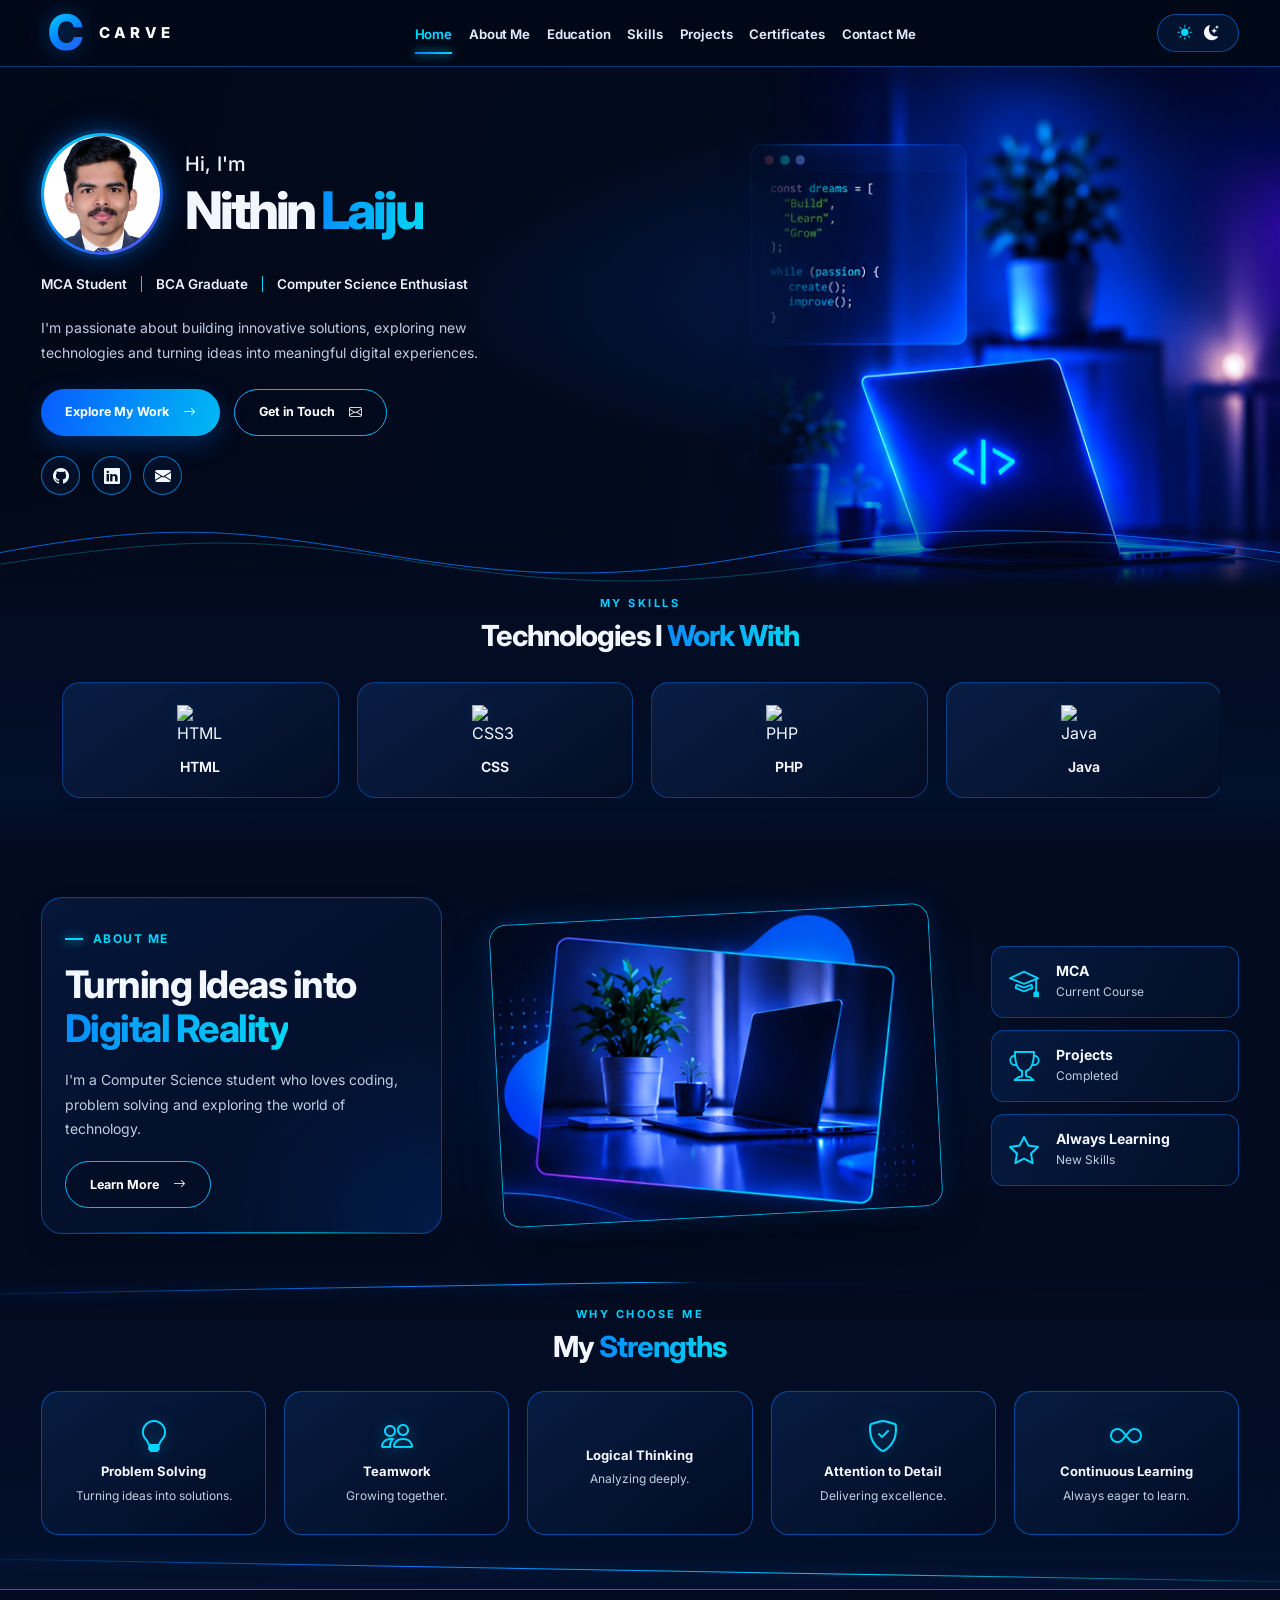
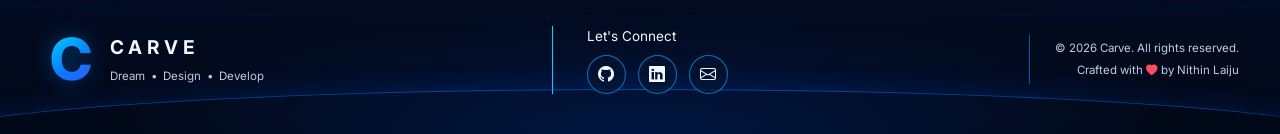
==== index.html @ 2a066d05 "initial commit" ====
<!doctype html>
<html lang="en">

<head>
    <meta charset="utf-8">
    <meta name="viewport" content="width=device-width, initial-scale=1">
    <meta name="description" content="Nithin Laiju — MCA student, BCA graduate and computer science enthusiast.">
    <title>CARVE | Nithin Laiju</title>

    <!-- Bootstrap and icons -->
    <link href="https://cdn.jsdelivr.net/npm/bootstrap@5.3.3/dist/css/bootstrap.min.css" rel="stylesheet">
    <link href="https://cdn.jsdelivr.net/npm/bootstrap-icons@1.11.3/font/bootstrap-icons.min.css" rel="stylesheet">
    <link rel="preconnect" href="https://fonts.googleapis.com">
    <link rel="preconnect" href="https://fonts.gstatic.com" crossorigin>
    <link href="https://fonts.googleapis.com/css2?family=Inter:wght@400;500;600;700;800&display=swap" rel="stylesheet">
    <link rel="stylesheet" href="Assets/css/style.css">
</head>

<body>
    <!-- Header -->
    <header class="site-header">
        <nav class="navbar navbar-expand-xl navbar-dark">
            <div class="container-fluid site-container">
                <a class="navbar-brand brand-lockup" href="index.html" aria-label="CARVE home">
                    <span class="brand-mark">C</span><span class="brand-name">CARVE</span>
                </a>

                <div class="collapse navbar-collapse" id="mainNavigation">
                    <ul class="navbar-nav mx-auto align-items-xl-center">
                        <li class="nav-item"><a class="nav-link active" href="index.html">Home</a></li>
                        <li class="nav-item"><a class="nav-link" href="about.html">About Me</a></li>
                        <li class="nav-item"><a class="nav-link" href="education.html">Education</a></li>
                        <li class="nav-item"><a class="nav-link" href="skills.html">Skills</a></li>
                        <li class="nav-item"><a class="nav-link" href="projects.html">Projects</a></li>
                        <li class="nav-item"><a class="nav-link" href="certificates.html">Certificates</a></li>
                        <!-- <li class="nav-item"><a class="nav-link" href="achievements.html">Achievements</a></li> -->
                        <li class="nav-item"><a class="nav-link" href="contact.html">Contact Me</a></li>
                    </ul>
                </div>

                <button class="theme-toggle" id="themeToggle" type="button" aria-label="Switch colour theme"
                    title="Switch colour theme" aria-pressed="false">
                    <i class="bi bi-sun-fill sun-icon" aria-hidden="true"></i>
                    <i class="bi bi-moon-stars-fill moon-icon" aria-hidden="true"></i>
                </button>

                <button class="navbar-toggler" type="button" data-bs-toggle="collapse" data-bs-target="#mainNavigation"
                    aria-controls="mainNavigation" aria-expanded="false" aria-label="Toggle navigation">
                    <span class="navbar-toggler-icon"></span>
                </button>
            </div>
        </nav>
    </header>

    <main>
        <!-- Hero / introduction -->
        <section class="hero-section" id="home">
            <div class="hero-art" aria-hidden="true">
                <!-- Keep your existing laptop/workspace image at this path. -->
                <img src="Assets/images/hero-workspace.png" alt="" class="hero-workspace-image">
                <div class="hero-art-shade"></div>
            </div>
            <div class="container-fluid site-container hero-content-wrap">
                <div class="hero-copy reveal">
                    <div class="intro-heading-row">
                        <div class="profile-frame">
                            <!-- Your existing professional photo. Crop is controlled in CSS. -->
                            <img src="Assets/images/profilephoto.jpg" alt="Portrait of Nithin Laiju"
                                class="profile-photo">
                        </div>
                        <div class="intro-title">
                            <p class="hello-text">Hi, I'm</p>
                            <h1>Nithin <span>Laiju</span></h1>
                        </div>
                    </div>

                    <div class="intro-meta">
                        <span>MCA Student</span><i></i><span>BCA Graduate</span><i></i><span>Computer Science
                            Enthusiast</span>
                    </div>

                    <p class="hero-description">
                        I'm passionate about building innovative solutions, exploring new technologies and turning ideas
                        into meaningful digital experiences.
                    </p>

                    <div class="hero-actions">
                        <a class="btn-primary-glow" href="projects.html">Explore My Work <i
                                class="bi bi-arrow-right"></i></a>
                        <a class="btn-outline-glow" href="contact.html">Get in Touch <i class="bi bi-envelope"></i></a>
                    </div>

                    <div class="social-links hero-socials" aria-label="Social links">
                        <a href="https://github.com/" target="_blank" rel="noopener" aria-label="GitHub"><i
                                class="bi bi-github"></i></a>
                        <a href="https://www.linkedin.com/" target="_blank" rel="noopener" aria-label="LinkedIn"><i
                                class="bi bi-linkedin"></i></a>
                        <a href="mailto:your.email@example.com" aria-label="Email"><i
                                class="bi bi-envelope-fill"></i></a>
                    </div>
                </div>
            </div>
            <div class="hero-wave" aria-hidden="true"><svg viewBox="0 0 1440 100" preserveAspectRatio="none">
                    <path d="M0,48 C180,4 260,12 420,48 S690,92 870,48 S1190,6 1440,48" />
                    <path d="M0,65 C210,22 300,26 470,62 S760,100 950,62 S1240,20 1440,62" />
                </svg></div>
        </section>

        <!-- Technologies carousel -->
        <section class="technology-section section-shell" id="technologies">
            <div class="container-fluid site-container">
                <div class="section-heading reveal">
                    <span class="eyebrow">MY SKILLS</span>
                    <h2>Technologies I <span>Work With</span></h2>
                </div>

                <div class="technology-carousel reveal" aria-label="Technologies I work with">
                    <div class="technology-viewport">
                        <div class="technology-track" id="technologyTrack">
                            <!-- Edit, add or remove technology cards here. Logo images use Devicon's original brand artwork. -->
                            <article class="technology-card"><img
                                    src="https://cdn.jsdelivr.net/gh/devicons/devicon@latest/icons/html5/html5-original.svg"
                                    alt="HTML5 logo">
                                <h3>HTML</h3>
                            </article>
                            <article class="technology-card"><img
                                    src="https://cdn.jsdelivr.net/gh/devicons/devicon@latest/icons/css3/css3-original.svg"
                                    alt="CSS3 logo">
                                <h3>CSS</h3>
                            </article>
                            <article class="technology-card"><img
                                    src="https://cdn.jsdelivr.net/gh/devicons/devicon@latest/icons/php/php-original.svg"
                                    alt="PHP logo">
                                <h3>PHP</h3>
                            </article>
                            <article class="technology-card"><img
                                    src="https://cdn.jsdelivr.net/gh/devicons/devicon@latest/icons/java/java-original.svg"
                                    alt="Java logo">
                                <h3>Java</h3>
                            </article>
                            <article class="technology-card"><img
                                    src="https://cdn.jsdelivr.net/gh/devicons/devicon@latest/icons/python/python-original.svg"
                                    alt="Python logo">
                                <h3>Python</h3>
                            </article>
                            <article class="technology-card"><img
                                    src="https://cdn.jsdelivr.net/gh/devicons/devicon@latest/icons/mysql/mysql-original.svg"
                                    alt="MySQL logo">
                                <h3>MySQL</h3>
                            </article>
                            <article class="technology-card"><img
                                    src="https://cdn.jsdelivr.net/gh/devicons/devicon@latest/icons/c/c-original.svg"
                                    alt="C language logo">
                                <h3>C</h3>
                            </article>
                        </div>
                    </div>
                </div>
            </div>
        </section>

        <!-- About preview -->
        <section class="about-preview section-shell" id="about-preview">
            <div class="container-fluid site-container">
                <div class="about-grid">
                    <div class="about-copy reveal">
                        <span class="section-kicker"><span></span> ABOUT ME</span>
                        <h2>Turning Ideas into <span>Digital Reality</span></h2>
                        <p>I'm a Computer Science student who loves coding, problem solving and exploring the world of
                            technology.</p>
                        <a href="about.html" class="btn-outline-glow about-link">Learn More <i
                                class="bi bi-arrow-right"></i></a>
                    </div>

                    <div class="about-visual reveal">
                        <div class="about-orbit orbit-one"></div>
                        <div class="about-orbit orbit-two"></div>
                        <!-- Keep your existing about image at this path. -->
                        <img src="Assets/images/about-workspace.png" alt="Laptop and workspace"
                            class="about-workspace-image">
                    </div>

                    <div class="about-facts reveal">
                        <div class="fact-card"><i class="bi bi-mortarboard"></i>
                            <div>
                                <h3>MCA</h3>
                                <p>Current Course</p>
                            </div>
                        </div>
                        <div class="fact-card"><i class="bi bi-trophy"></i>
                            <div>
                                <h3>Projects</h3>
                                <p>Completed</p>
                            </div>
                        </div>
                        <div class="fact-card"><i class="bi bi-star"></i>
                            <div>
                                <h3>Always Learning</h3>
                                <p>New Skills</p>
                            </div>
                        </div>
                    </div>
                </div>
            </div>
        </section>

        <!-- Strengths -->
        <section class="strengths-section section-shell" id="strengths">
            <div class="container-fluid site-container">
                <div class="section-heading reveal">
                    <span class="eyebrow">WHY CHOOSE ME</span>
                    <h2>My <span>Strengths</span></h2>
                </div>
                <div class="strength-grid">
                    <article class="strength-card reveal"><i class="bi bi-lightbulb"></i>
                        <h3>Problem Solving</h3>
                        <p>Turning ideas into solutions.</p>
                    </article>
                    <article class="strength-card reveal"><i class="bi bi-people"></i>
                        <h3>Teamwork</h3>
                        <p>Growing together.</p>
                    </article>
                    <article class="strength-card reveal"><i class="bi bi-brain"></i>
                        <h3>Logical Thinking</h3>
                        <p>Analyzing deeply.</p>
                    </article>
                    <article class="strength-card reveal"><i class="bi bi-shield-check"></i>
                        <h3>Attention to Detail</h3>
                        <p>Delivering excellence.</p>
                    </article>
                    <article class="strength-card reveal"><i class="bi bi-infinity"></i>
                        <h3>Continuous Learning</h3>
                        <p>Always eager to learn.</p>
                    </article>
                </div>
            </div>
        </section>
    </main>

    <!-- Footer -->
    <footer class="site-footer">
        <div class="container-fluid site-container footer-inner">
            <a class="footer-brand" href="index.html">
                <span class="brand-mark">C</span>
                <span><strong>CARVE</strong><small>Dream&nbsp; • &nbsp;Design&nbsp; • &nbsp;Develop</small></span>
            </a>
            <div class="footer-connect">
                <p>Let's Connect</p>
                <div class="social-links">
                    <a href="https://github.com/" target="_blank" rel="noopener" aria-label="GitHub"><i
                            class="bi bi-github"></i></a>
                    <a href="https://www.linkedin.com/" target="_blank" rel="noopener" aria-label="LinkedIn"><i
                            class="bi bi-linkedin"></i></a>
                    <a href="mailto:your.email@example.com" aria-label="Email"><i class="bi bi-envelope"></i></a>
                </div>
            </div>
            <div class="footer-copyright">
                <p>© <span id="currentYear">2026</span> Carve. All rights reserved.</p>
                <p>Crafted with <i class="bi bi-heart-fill"></i> by Nithin Laiju</p>
            </div>
        </div>
        <button class="back-to-top" id="backToTop" type="button" aria-label="Back to top" title="Back to top">
            <i class="bi bi-arrow-up" aria-hidden="true"></i>
        </button>
    </footer>

    <script src="https://cdn.jsdelivr.net/npm/bootstrap@5.3.3/dist/js/bootstrap.bundle.min.js"></script>
    <script src="Assets/js/script.js"></script>
</body>

</html>
---- Assets/css/style.css ----
:root {
    --bg: #020b20;
    --bg-deep: #010817;
    --surface: rgba(5, 23, 55, .76);
    --surface-strong: rgba(5, 25, 61, .94);
    --line: rgba(0, 132, 255, .43);
    --line-bright: #087dff;
    --cyan: #00d5ff;
    --blue: #087bff;
    --text: #f2f6ff;
    --muted: #c0cce2;
    --shadow: 0 0 28px rgba(0, 105, 255, .16);
}

* {
    box-sizing: border-box;
}

html {
    scroll-behavior: smooth;
    scroll-padding-top: 86px;
}

body {
    margin: 0;
    overflow-x: hidden;
    background: var(--bg);
    color: var(--text);
    font-family: 'Inter', sans-serif;
    transition: background .35s ease, color .35s ease;
}

a {
    color: inherit;
    text-decoration: none;
}

.site-container {
    width: min(100% - 82px, 1440px);
    margin-inline: auto;
    padding-inline: 0;
}

/* Header */
.site-header {
    position: sticky;
    top: 0;
    z-index: 1000;
    background: rgba(1, 8, 23, .92);
    border-bottom: 1px solid rgba(0, 124, 255, .42);
    backdrop-filter: blur(18px);
}

.site-header .navbar {
    min-height: 62px;
    padding: 5px 0;
}

.brand-lockup,
.footer-brand {
    display: inline-flex;
    align-items: center;
    gap: 12px;
}

.brand-mark {
    display: inline-grid;
    place-items: center;
    width: 43px;
    height: 43px;
    color: transparent;
    font-size: 0;
    font-weight: 800;
    border-radius: 50%;
    background: linear-gradient(135deg, #00e1ff 4%, #087dff 56%, #314dff 100%);
    -webkit-mask: radial-gradient(circle at center, transparent 43%, #000 45%);
    mask: radial-gradient(circle at center, transparent 43%, #000 45%);
    filter: drop-shadow(0 0 12px rgba(0, 135, 255, .55));
    flex: 0 0 auto;
}

.brand-name {
    font-size: 15px;
    font-weight: 800;
    letter-spacing: .28em;
}

.navbar-nav {
    gap: clamp(9px, 1.55vw, 25px);
}

.site-header .nav-link {
    position: relative;
    padding: 17px 0 14px !important;
    color: #e1e9fa;
    font-size: 12px;
    font-weight: 600;
    white-space: nowrap;
    transition: color .25s ease;
}

.site-header .nav-link::after {
    content: '';
    position: absolute;
    left: 0;
    right: 0;
    bottom: 5px;
    height: 2px;
    background: linear-gradient(90deg, var(--blue), var(--cyan));
    transform: scaleX(0);
    transform-origin: left;
    transition: transform .25s ease;
    box-shadow: 0 0 10px var(--cyan);
}

.site-header .nav-link:hover,
.site-header .nav-link.active {
    color: var(--cyan);
}

.site-header .nav-link:hover::after,
.site-header .nav-link.active::after {
    transform: scaleX(1);
}

.theme-toggle {
    display: flex;
    align-items: center;
    justify-content: center;
    gap: 12px;
    width: 80px;
    height: 36px;
    padding: 0;
    color: #f5f8ff;
    background: rgba(5, 25, 60, .65);
    border: 1px solid rgba(0, 130, 255, .55);
    border-radius: 30px;
    font-size: 15px;
    transition: .25s ease;
}

.theme-toggle:hover {
    box-shadow: 0 0 18px rgba(0, 155, 255, .28);
    border-color: var(--cyan);
}

.theme-toggle .sun-icon {
    color: var(--cyan);
}

.navbar-toggler {
    border-color: rgba(0, 190, 255, .5);
}

.navbar-toggler:focus {
    box-shadow: 0 0 0 .15rem rgba(0, 190, 255, .2);
}

/* Hero: the workspace image is blended into the background, not displayed as a card. */
.hero-section {
    position: relative;
    min-height: 505px;
    display: flex;
    align-items: center;
    isolation: isolate;
    overflow: hidden;
    background: radial-gradient(ellipse at 79% 45%, rgba(0, 52, 160, .28), transparent 42%), linear-gradient(100deg, #010817 0%, #020b20 55%, #03143a 100%);
}

.hero-art {
    position: absolute;
    z-index: -1;
    inset: 0 0 0 34%;
    overflow: hidden;
    pointer-events: none;
}

.hero-workspace-image {
    position: absolute;
    inset: 0 0 0 auto;
    width: 100%;
    height: 100%;
    object-fit: cover;
    object-position: center 53%;
    opacity: .94;
    -webkit-mask-image: linear-gradient(90deg, transparent 0%, rgba(0, 0, 0, .2) 12%, #000 34%), linear-gradient(0deg, transparent 0%, #000 17%, #000 90%, transparent 100%);
    -webkit-mask-composite: source-in;
    mask-image: linear-gradient(90deg, transparent 0%, rgba(0, 0, 0, .2) 12%, #000 34%), linear-gradient(0deg, transparent 0%, #000 17%, #000 90%, transparent 100%);
    mask-composite: intersect;
    filter: saturate(1.08) contrast(1.04);
}

.hero-art-shade {
    position: absolute;
    inset: 0;
    background: linear-gradient(90deg, #010817 0%, rgba(1, 8, 23, .72) 12%, transparent 43%), linear-gradient(0deg, #020b20 0%, transparent 17%, transparent 88%, rgba(1, 8, 23, .15) 100%);
}

.hero-content-wrap {
    position: relative;
    z-index: 2;
    padding-top: 50px;
    padding-bottom: 75px;
}

.hero-copy {
    width: min(570px, 54%);
}

.intro-heading-row {
    display: flex;
    align-items: center;
    gap: 22px;
}

.profile-frame {
    width: 112px;
    height: 112px;
    flex: 0 0 112px;
    padding: 3px;
    border-radius: 50%;
    background: linear-gradient(145deg, #00e5ff, #087bff 55%, #6a4cff);
    box-shadow: 0 0 0 3px rgba(0, 139, 255, .12), 0 0 25px rgba(0, 124, 255, .48);
    overflow: hidden;
}

.profile-photo {
    display: block;
    width: 100%;
    height: 100%;
    border-radius: 50%;
    object-fit: cover;
    object-position: center 22%;
    background: #13294b;
}

.hello-text {
    margin: 0 0 2px;
    font-size: 19px;
    font-weight: 500;
}

.intro-title h1 {
    margin: 0;
    font-size: clamp(38px, 4.2vw, 56px);
    line-height: 1.08;
    letter-spacing: -.055em;
    font-weight: 800;
    white-space: nowrap;
}

.intro-title h1 span,
.section-heading h2 span,
.about-copy h2 span {
    color: var(--cyan);
    background: linear-gradient(100deg, #078bff, #00d8f4);
    -webkit-background-clip: text;
    background-clip: text;
    -webkit-text-fill-color: transparent;
}

.intro-meta {
    display: flex;
    flex-wrap: wrap;
    align-items: center;
    gap: 13px;
    margin-top: 17px;
    color: #edf4ff;
    font-size: 13px;
    font-weight: 600;
}

.intro-meta i {
    display: block;
    width: 1px;
    height: 16px;
    background: var(--cyan);
}

.hero-description {
    max-width: 430px;
    margin: 25px 0 22px;
    color: var(--muted);
    font-size: 14px;
    line-height: 1.75;
}

.hero-actions {
    display: flex;
    flex-wrap: wrap;
    gap: 14px;
}

.btn-primary-glow,
.btn-outline-glow {
    min-height: 45px;
    display: inline-flex;
    align-items: center;
    justify-content: center;
    gap: 14px;
    padding: 0 24px;
    border-radius: 30px;
    font-size: 12px;
    font-weight: 700;
    transition: transform .25s ease, box-shadow .25s ease, background .25s ease;
}

.btn-primary-glow {
    color: white;
    background: linear-gradient(105deg, #075dff, #00b9f4);
    box-shadow: 0 8px 24px rgba(0, 111, 255, .28);
}

.btn-outline-glow {
    color: white;
    background: rgba(1, 12, 32, .46);
    border: 1px solid #00baff;
}

.btn-primary-glow:hover,
.btn-outline-glow:hover {
    color: white;
    transform: translateY(-3px);
    box-shadow: 0 0 24px rgba(0, 174, 255, .34);
}

.social-links {
    display: flex;
    align-items: center;
    gap: 12px;
}

.hero-socials {
    margin-top: 19px;
}

.social-links a {
    width: 39px;
    height: 39px;
    display: inline-grid;
    place-items: center;
    border-radius: 50%;
    border: 1px solid rgba(0, 155, 255, .7);
    background: rgba(4, 20, 48, .65);
    color: #f2f7ff;
    font-size: 16px;
    transition: .25s ease;
}

.social-links a:hover {
    color: var(--cyan);
    transform: translateY(-3px);
    box-shadow: 0 0 17px rgba(0, 166, 255, .35);
}

.hero-wave {
    position: absolute;
    bottom: -1px;
    left: 0;
    width: 100%;
    height: 76px;
    pointer-events: none;
}

.hero-wave svg {
    width: 100%;
    height: 100%;
    overflow: visible;
}

.hero-wave path {
    fill: none;
    stroke: #087dff;
    stroke-width: 1.1;
    opacity: .9;
}

.hero-wave path+path {
    stroke: #00d5ff;
    opacity: .34;
}

/* Shared section styles */
.section-shell {
    position: relative;
}

.technology-section {
    padding: 7px 0 42px;
    background: linear-gradient(180deg, #020b20, #03102b 80%, #020b20);
}

.section-heading {
    text-align: center;
    margin: 0 auto 22px;
}

.eyebrow {
    display: block;
    margin-bottom: 7px;
    color: #00cfff;
    font-size: 11px;
    font-weight: 700;
    letter-spacing: .23em;
}

.section-heading h2 {
    margin: 0;
    color: var(--text);
    font-size: clamp(23px, 2.3vw, 29px);
    font-weight: 750;
    letter-spacing: -.035em;
}

.technology-carousel {
    max-width: 1120px;
    margin: 0 auto;
}

.technology-viewport {
    overflow: hidden;
    padding: 2px 1px 12px;
}

.technology-track {
    --visible-count: 4;
    --card-gap: 18px;
    display: flex;
    gap: var(--card-gap);
    will-change: transform;
}

.technology-card {
    flex: 0 0 calc((100% - (var(--visible-count) - 1) * var(--card-gap)) / var(--visible-count));
    min-width: 0;
    min-height: 112px;
    display: flex;
    flex-direction: column;
    align-items: center;
    justify-content: center;
    gap: 8px;
    border: 1px solid rgba(0, 117, 255, .42);
    border-radius: 17px;
    background: linear-gradient(145deg, rgba(9, 31, 70, .88), rgba(3, 14, 37, .92));
    box-shadow: inset 0 1px 0 rgba(255, 255, 255, .025), 0 8px 24px rgba(0, 0, 0, .12);
    transition: border-color .25s ease, transform .25s ease, box-shadow .25s ease;
}

.technology-card:hover {
    transform: translateY(-5px);
    border-color: var(--cyan);
    box-shadow: 0 8px 24px rgba(0, 125, 255, .18);
}

.technology-card img {
    width: 46px;
    height: 46px;
    object-fit: contain;
    filter: drop-shadow(0 0 8px rgba(0, 145, 255, .12));
}

.technology-card h3 {
    margin: 0;
    color: #f5f8ff;
    font-size: 14px;
    font-weight: 650;
}

/* About preview */
.about-preview {
    padding: 36px 0 38px;
    overflow: hidden;
    background: radial-gradient(ellipse at 50% 50%, rgba(0, 65, 175, .15), transparent 58%), #020b20;
}

.about-grid {
    min-height: 285px;
    display: grid;
    grid-template-columns: 1fr 1.18fr .62fr;
    align-items: center;
    gap: 35px;
}

.section-kicker {
    display: inline-flex;
    align-items: center;
    gap: 10px;
    margin-bottom: 15px;
    color: var(--cyan);
    font-size: 12px;
    font-weight: 700;
    letter-spacing: .12em;
}

.section-kicker span {
    width: 18px;
    height: 2px;
    background: var(--cyan);
    box-shadow: 0 0 10px var(--cyan);
}

.about-copy h2 {
    max-width: 410px;
    margin: 0 0 16px;
    color: var(--text);
    font-size: clamp(28px, 3vw, 38px);
    line-height: 1.15;
    font-weight: 750;
    letter-spacing: -.04em;
}

.about-copy p {
    max-width: 390px;
    margin: 0 0 19px;
    color: var(--muted);
    font-size: 14px;
    line-height: 1.7;
}

.about-link {
    min-height: 42px;
    padding-inline: 21px;
}

.about-visual {
    position: relative;
    min-width: 0;
    display: grid;
    place-items: center;
    min-height: 260px;
}

.about-workspace-image {
    position: relative;
    z-index: 2;
    width: min(100%, 440px);
    aspect-ratio: 1.45 / 1;
    object-fit: cover;
    border-radius: 17px;
    border: 1px solid rgba(0, 204, 255, .82);
    transform: rotate(-3deg);
    box-shadow: 0 15px 38px rgba(0, 0, 0, .28), 0 0 22px rgba(0, 114, 255, .2);
}

.about-orbit {
    position: absolute;
    width: 190px;
    height: 190px;
    border-radius: 50%;
    background: linear-gradient(140deg, #006cff, #172dff);
    filter: blur(.2px);
    opacity: .78;
}

.orbit-one {
    top: 6px;
    right: 12%;
}

.orbit-two {
    bottom: 4px;
    left: 6%;
    width: 135px;
    height: 135px;
    opacity: .42;
}

.about-facts {
    display: grid;
    gap: 12px;
}

.fact-card {
    min-height: 72px;
    display: flex;
    align-items: center;
    gap: 17px;
    padding: 13px 17px;
    border: 1px solid rgba(0, 124, 255, .44);
    border-radius: 13px;
    background: linear-gradient(120deg, rgba(5, 28, 68, .86), rgba(3, 15, 39, .9));
}

.fact-card>i {
    color: var(--cyan);
    font-size: 30px;
    line-height: 1;
}

.fact-card h3 {
    margin: 0 0 3px;
    color: #f5f8ff;
    font-size: 14px;
    font-weight: 700;
}

.fact-card p {
    margin: 0;
    color: var(--muted);
    font-size: 12px;
}

/* Strengths */
.strengths-section {
    padding: 14px 0 56px;
    overflow: hidden;
    background: linear-gradient(180deg, #020b20, #03102b);
}

.strengths-section::before,
.strengths-section::after {
    content: '';
    position: absolute;
    left: -5%;
    width: 110%;
    height: 1px;
    background: linear-gradient(90deg, transparent, #087dff, #00d5ff, transparent);
    box-shadow: 0 0 13px rgba(0, 128, 255, .55);
}

.strengths-section::before {
    top: 0;
    transform: rotate(-1deg);
}

.strengths-section::after {
    bottom: 18px;
    transform: rotate(1deg);
}

.strength-grid {
    display: grid;
    grid-template-columns: repeat(5, 1fr);
    gap: 17px;
}

.strength-card {
    min-height: 138px;
    display: flex;
    flex-direction: column;
    align-items: center;
    justify-content: center;
    text-align: center;
    padding: 19px 12px;
    border: 1px solid rgba(0, 123, 255, .52);
    border-radius: 18px;
    background: linear-gradient(145deg, rgba(7, 29, 69, .92), rgba(2, 13, 35, .94));
    transition: transform .25s ease, border-color .25s ease, box-shadow .25s ease;
}

.strength-card:hover {
    transform: translateY(-6px);
    border-color: var(--cyan);
    box-shadow: 0 12px 25px rgba(0, 113, 255, .17);
}

.strength-card>i {
    margin-bottom: 11px;
    color: var(--cyan);
    font-size: 32px;
    line-height: 1;
    filter: drop-shadow(0 0 8px rgba(0, 194, 255, .35));
}

.strength-card h3 {
    margin: 0 0 7px;
    color: #f5f8ff;
    font-size: 13px;
    font-weight: 700;
}

.strength-card p {
    margin: 0;
    color: var(--muted);
    font-size: 12px;
    line-height: 1.5;
}

/* Footer */
.site-footer {
    position: relative;
    overflow: hidden;
    border-top: 1px solid rgba(0, 139, 255, .62);
    background: radial-gradient(ellipse at 50% 100%, rgba(0, 69, 190, .18), transparent 60%), #01091b;
}

.site-footer::after {
    content: '';
    position: absolute;
    left: -8%;
    right: -8%;
    bottom: -65px;
    height: 110px;
    border: 1px solid rgba(0, 113, 255, .55);
    border-radius: 50%;
    box-shadow: 0 -7px 24px rgba(0, 93, 255, .12);
    pointer-events: none;
}

.footer-inner {
    min-height: 126px;
    display: grid;
    grid-template-columns: 1fr 1fr 1fr;
    align-items: center;
    gap: 24px;
    padding-block: 22px;
}

.footer-brand {
    justify-self: start;
    gap: 16px;
}

.footer-brand .brand-mark {
    width: 52px;
    height: 52px;
}

.footer-brand strong {
    display: block;
    font-size: 19px;
    letter-spacing: .25em;
}

.footer-brand small {
    display: block;
    margin-top: 6px;
    color: var(--muted);
    font-size: 12px;
    white-space: nowrap;
}

.footer-connect {
    justify-self: center;
    min-width: 220px;
    padding-left: 32px;
    border-left: 1px solid var(--cyan);
}

.footer-connect p {
    margin: 0 0 10px;
    color: #f2f6ff;
    font-size: 14px;
}

.footer-copyright {
    justify-self: end;
    padding-left: 28px;
    border-left: 1px solid rgba(0, 135, 255, .65);
    text-align: right;
}

.footer-copyright p {
    margin: 5px 0;
    color: var(--muted);
    font-size: 12px;
}

.footer-copyright .bi-heart-fill {
    color: #ff4b62;
}

/* Reveal effects */
.reveal {
    opacity: 0;
    transform: translateY(22px);
    transition: opacity .7s ease, transform .7s cubic-bezier(.2, .7, .2, 1);
}

.reveal.is-visible {
    opacity: 1;
    transform: translateY(0);
}

/* Light theme remains available from the header toggle. */
body.light-theme {
    --bg: #edf4ff;
    --bg-deep: #eaf2ff;
    --surface: rgba(255, 255, 255, .8);
    --text: #102342;
    --muted: #52647e;
    background: #edf4ff;
    color: #102342;
}

body.light-theme .site-header {
    background: rgba(239, 246, 255, .94);
}

body.light-theme .site-header .nav-link,
body.light-theme .theme-toggle {
    color: #102342;
}

body.light-theme .hero-section {
    background: linear-gradient(100deg, #eaf2ff 0%, #dceaff 58%, #c9ddff 100%);
}

body.light-theme .hero-art-shade {
    background: linear-gradient(90deg, #eaf2ff 0%, rgba(234, 242, 255, .72) 12%, transparent 43%), linear-gradient(0deg, #eaf2ff 0%, transparent 17%, transparent 88%, rgba(234, 242, 255, .15) 100%);
}

body.light-theme .hello-text,
body.light-theme .intro-title h1,
body.light-theme .intro-meta,
body.light-theme .section-heading h2,
body.light-theme .about-copy h2 {
    color: #102342;
}

body.light-theme .technology-section,
body.light-theme .about-preview,
body.light-theme .strengths-section {
    background: linear-gradient(180deg, #edf4ff, #e3eeff);
}

body.light-theme .technology-card,
body.light-theme .strength-card,
body.light-theme .fact-card {
    background: linear-gradient(145deg, #fff, #e9f2ff);
}

body.light-theme .technology-card h3,
body.light-theme .strength-card h3,
body.light-theme .fact-card h3 {
    color: #102342;
}

body.light-theme .site-footer {
    background: #e4efff;
}

body.light-theme .footer-connect p {
    color: #102342;
}

body.light-theme .btn-outline-glow {
    color: #102342;
    background: rgba(255, 255, 255, .65);
}

body.light-theme .social-links a {
    color: #102342;
    background: rgba(255, 255, 255, .7);
}

@media (max-width: 1199.98px) {
    .site-container {
        width: min(100% - 54px, 1120px);
    }

    .navbar-nav {
        gap: 12px;
    }

    .site-header .nav-link {
        font-size: 11px;
    }

    .hero-copy {
        width: 57%;
    }

    .intro-title h1 {
        font-size: 47px;
    }

    .about-grid {
        grid-template-columns: 1fr 1.05fr .68fr;
        gap: 22px;
    }

    .technology-track {
        --visible-count: 4;
    }
}

@media (max-width: 991.98px) {
    .site-container {
        width: min(100% - 42px, 850px);
    }

    .site-header .navbar-collapse {
        padding: 12px 0 15px;
    }

    .navbar-nav {
        align-items: flex-start !important;
        gap: 2px;
    }

    .site-header .nav-link {
        padding: 9px 0 !important;
    }

    .site-header .nav-link::after {
        bottom: 3px;
        right: auto;
        width: 35px;
    }

    .theme-toggle {
        margin-top: 12px;
    }

    .hero-section {
        min-height: 475px;
    }

    .hero-art {
        left: 27%;
        opacity: .78;
    }

    .hero-copy {
        width: 67%;
    }

    .profile-frame {
        width: 96px;
        height: 96px;
        flex-basis: 96px;
    }

    .intro-title h1 {
        font-size: 43px;
    }

    .about-grid {
        grid-template-columns: 1fr 1fr;
        gap: 18px 28px;
    }

    .about-visual {
        grid-column: 2;
        grid-row: 1 / span 2;
    }

    .about-facts {
        grid-column: 1 / -1;
        grid-template-columns: repeat(3, 1fr);
    }

    .fact-card {
        padding: 12px;
        gap: 10px;
    }

    .fact-card>i {
        font-size: 25px;
    }

    .strength-grid {
        grid-template-columns: repeat(3, 1fr);
    }

    .footer-inner {
        grid-template-columns: 1fr 1fr;
    }

    .footer-copyright {
        grid-column: 1 / -1;
        justify-self: stretch;
        border-left: 0;
        border-top: 1px solid rgba(0, 135, 255, .45);
        padding: 12px 0 0;
        text-align: center;
    }

    .technology-track {
        --visible-count: 3;
    }
}

@media (max-width: 640px) {
    .site-container {
        width: min(100% - 34px, 540px);
    }

    .site-header .navbar {
        min-height: 58px;
    }

    .brand-mark {
        width: 38px;
        height: 38px;
    }

    .brand-name {
        font-size: 13px;
    }

    .hero-section {
        min-height: auto;
    }

    .hero-art {
        inset: 0 0 0 0;
        opacity: .45;
    }

    .hero-workspace-image {
        object-position: 58% center;
        -webkit-mask-image: linear-gradient(90deg, transparent 0%, rgba(0, 0, 0, .18) 20%, #000 70%), linear-gradient(0deg, transparent 0%, #000 22%, #000 88%, transparent 100%);
        mask-image: linear-gradient(90deg, transparent 0%, rgba(0, 0, 0, .18) 20%, #000 70%), linear-gradient(0deg, transparent 0%, #000 22%, #000 88%, transparent 100%);
    }

    .hero-art-shade {
        background: linear-gradient(90deg, rgba(1, 8, 23, .94), rgba(1, 8, 23, .65) 55%, rgba(1, 8, 23, .2)), linear-gradient(0deg, #020b20 0%, transparent 24%, transparent 85%, rgba(1, 8, 23, .2));
    }

    .hero-content-wrap {
        padding-top: 62px;
        padding-bottom: 80px;
    }

    .hero-copy {
        width: 100%;
    }

    .intro-heading-row {
        gap: 15px;
    }

    .profile-frame {
        width: 82px;
        height: 82px;
        flex-basis: 82px;
    }

    .hello-text {
        font-size: 16px;
    }

    .intro-title h1 {
        font-size: clamp(34px, 9vw, 43px);
    }

    .intro-meta {
        gap: 8px;
        margin-top: 20px;
        font-size: 11px;
    }

    .intro-meta i {
        height: 13px;
    }

    .hero-description {
        max-width: 460px;
        margin: 20px 0;
        font-size: 13px;
    }

    .btn-primary-glow,
    .btn-outline-glow {
        min-height: 43px;
        padding-inline: 18px;
        font-size: 11px;
    }

    .social-links a {
        width: 36px;
        height: 36px;
    }

    .hero-wave {
        height: 55px;
    }

    .technology-section {
        padding: 2px 0 26px;
    }

    .section-heading {
        margin-bottom: 17px;
    }

    .eyebrow {
        font-size: 9px;
    }

    .section-heading h2 {
        font-size: 22px;
    }

    .technology-track {
        --visible-count: 3;
        --card-gap: 10px;
    }

    .technology-card {
        min-height: 96px;
        border-radius: 13px;
        gap: 6px;
    }

    .technology-card img {
        width: 37px;
        height: 37px;
    }

    .technology-card h3 {
        font-size: 12px;
    }

    .about-preview {
        padding: 28px 0 30px;
    }

    .about-grid {
        grid-template-columns: 1fr;
        gap: 15px;
    }

    .about-copy {
        grid-row: 1;
    }

    .about-copy h2 {
        max-width: 360px;
        font-size: 31px;
    }

    .about-copy p {
        font-size: 13px;
    }

    .about-visual {
        grid-column: 1;
        grid-row: 2;
        min-height: 205px;
    }

    .about-workspace-image {
        width: min(88%, 400px);
    }

    .about-orbit {
        width: 135px;
        height: 135px;
    }

    .about-facts {
        grid-column: 1;
        grid-row: 3;
        grid-template-columns: 1fr;
        gap: 9px;
    }

    .fact-card {
        min-height: 62px;
        padding: 10px 15px;
    }

    .strengths-section {
        padding: 18px 0 40px;
    }

    .strength-grid {
        grid-template-columns: repeat(2, 1fr);
        gap: 11px;
    }

    .strength-card {
        min-height: 126px;
        padding: 15px 8px;
        border-radius: 14px;
    }

    .strength-card>i {
        font-size: 28px;
    }

    .strength-card h3 {
        font-size: 11px;
    }

    .strength-card p {
        font-size: 10px;
    }

    .footer-inner {
        grid-template-columns: 1fr;
        justify-items: center;
        gap: 18px;
        padding-block: 24px;
    }

    .footer-brand,
    .footer-connect,
    .footer-copyright {
        justify-self: center;
        text-align: center;
    }

    .footer-connect {
        min-width: auto;
        padding: 0;
        border: 0;
    }

    .footer-copyright {
        grid-column: auto;
        width: 100%;
        padding-top: 12px;
    }
}

@media (prefers-reduced-motion: reduce) {

    *,
    *::before,
    *::after {
        scroll-behavior: auto !important;
        animation-duration: .01ms !important;
        animation-iteration-count: 1 !important;
        transition-duration: .01ms !important;
    }
}

/* ==========================================================
   CARVE VISUAL POLISH — safe overrides
   Keeps the existing sections, content, images and behaviour.
   ========================================================== */

/* Hero: give the introduction a clearer, more intentional layout. */
.hero-section {
    min-height: 540px;
    background:
        radial-gradient(ellipse at 82% 46%, rgba(0, 67, 190, .22), transparent 43%),
        linear-gradient(105deg, #010817 0%, #020b20 58%, #03143a 100%);
}

.hero-content-wrap {
    padding-top: 52px;
    padding-bottom: 88px;
}

.hero-copy {
    width: min(600px, 52%);
}

.intro-heading-row {
    gap: 23px;
    align-items: center;
}

.profile-frame {
    width: 118px;
    height: 118px;
    flex-basis: 118px;
    padding: 3px;
    box-shadow:
        0 0 0 5px rgba(0, 139, 255, .09),
        0 0 24px rgba(0, 124, 255, .42),
        0 0 48px rgba(0, 124, 255, .14);
    transition: transform .35s ease, box-shadow .35s ease;
}

.profile-frame:hover {
    transform: translateY(-3px) scale(1.025);
    box-shadow:
        0 0 0 5px rgba(0, 139, 255, .13),
        0 0 30px rgba(0, 180, 255, .55),
        0 0 55px rgba(0, 124, 255, .2);
}

.profile-photo {
    object-position: center 14%;
}

.hello-text {
    margin-bottom: 5px;
    color: #dceaff;
    font-size: 19px;
    letter-spacing: .01em;
}

.intro-title h1 {
    font-size: clamp(44px, 3.65vw, 64px);
    line-height: 1.04;
    letter-spacing: -.06em;
}

.intro-meta {
    gap: 15px;
    margin-top: 21px;
    font-size: 13px;
    line-height: 1.5;
}

.hero-description {
    max-width: 475px;
    margin: 25px 0 24px;
    font-size: 14px;
    line-height: 1.8;
}

.hero-actions {
    gap: 15px;
}

.btn-primary-glow,
.btn-outline-glow {
    min-height: 48px;
    padding-inline: 25px;
    font-size: 12px;
}

.hero-socials {
    margin-top: 21px;
}

.hero-wave {
    height: 70px;
}

/* Show the complete square workspace artwork instead of cropping the laptop. */
.hero-art {
    left: 37%;
    right: 0;
    opacity: 1;
}

.hero-workspace-image {
    inset: 50% 0 auto auto;
    width: auto;
    height: min(100%, 610px);
    max-width: none;
    aspect-ratio: 1 / 1;
    object-fit: contain;
    object-position: center;
    transform: translateY(-50%);
    opacity: .94;
    -webkit-mask-image: none;
    mask-image: none;
    filter: saturate(1.08) contrast(1.04);
}

.hero-art-shade {
    background:
        linear-gradient(90deg, #010817 0%, rgba(1, 8, 23, .82) 19%, rgba(1, 8, 23, .24) 52%, transparent 76%),
        linear-gradient(0deg, #020b20 0%, transparent 19%, transparent 88%, rgba(1, 8, 23, .12) 100%);
}

/* Give the technology row and following sections a consistent rhythm. */
.technology-section {
    padding: 10px 0 44px;
}

.section-heading {
    margin-bottom: 25px;
}

.technology-carousel {
    max-width: 1160px;
}

.technology-viewport {
    padding: 4px 2px 14px;
}

.technology-card {
    min-height: 116px;
    border-radius: 18px;
    background: linear-gradient(145deg, rgba(9, 31, 70, .94), rgba(3, 14, 37, .96));
}

.about-preview {
    padding: 46px 0 48px;
}

.about-grid {
    min-height: 300px;
    gap: 38px;
}

.about-copy h2 {
    margin-bottom: 17px;
}

.about-copy p {
    line-height: 1.78;
}

.about-visual {
    min-height: 280px;
}

.about-workspace-image {
    box-shadow:
        0 16px 40px rgba(0, 0, 0, .3),
        0 0 24px rgba(0, 114, 255, .2);
}

.strengths-section {
    padding: 24px 0 54px;
}

.strengths-section .section-heading {
    margin-bottom: 26px;
}

.strength-grid {
    gap: 18px;
}

.strength-card {
    min-height: 144px;
    padding: 20px 13px;
}

.site-footer .footer-inner {
    min-height: 132px;
    padding-block: 24px;
}

/* Tablet layout */
@media (max-width: 1199.98px) {
    .hero-copy {
        width: min(570px, 55%);
    }

    .hero-art {
        left: 35%;
    }

    .hero-workspace-image {
        height: min(100%, 540px);
    }

    .intro-title h1 {
        font-size: clamp(43px, 4.1vw, 53px);
    }

    .about-grid {
        gap: 25px;
    }
}

@media (max-width: 991.98px) {
    .hero-section {
        min-height: 520px;
    }

    .hero-content-wrap {
        padding-top: 48px;
        padding-bottom: 82px;
    }

    .hero-copy {
        width: 68%;
    }

    .hero-art {
        left: 32%;
        opacity: .66;
    }

    .hero-workspace-image {
        height: 88%;
        right: -3%;
    }

    .hero-art-shade {
        background:
            linear-gradient(90deg, #010817 0%, rgba(1, 8, 23, .88) 30%, rgba(1, 8, 23, .35) 68%, transparent 100%),
            linear-gradient(0deg, #020b20 0%, transparent 23%, transparent 88%, rgba(1, 8, 23, .18));
    }

    .profile-frame {
        width: 100px;
        height: 100px;
        flex-basis: 100px;
    }

    .intro-title h1 {
        font-size: clamp(40px, 5vw, 49px);
    }

    .technology-section {
        padding-top: 12px;
    }

    .about-preview {
        padding-block: 38px 42px;
    }

    .strengths-section {
        padding-block: 24px 46px;
    }
}

/* Phone layout: keep the portrait and name readable above the artwork. */
@media (max-width: 640px) {
    .hero-section {
        min-height: 590px;
    }

    .hero-art {
        inset: 0;
        left: 0;
        opacity: .28;
    }

    .hero-workspace-image {
        top: auto;
        right: -48px;
        bottom: 0;
        height: 350px;
        width: auto;
        transform: none;
        opacity: .8;
    }

    .hero-art-shade {
        background:
            linear-gradient(90deg, rgba(1, 8, 23, .96) 0%, rgba(1, 8, 23, .72) 62%, rgba(1, 8, 23, .35) 100%),
            linear-gradient(0deg, #020b20 0%, rgba(2, 11, 32, .9) 18%, rgba(2, 11, 32, .24) 65%, #010817 100%);
    }

    .hero-content-wrap {
        padding-top: 52px;
        padding-bottom: 92px;
    }

    .hero-copy {
        width: 100%;
    }

    .intro-heading-row {
        gap: 15px;
    }

    .profile-frame {
        width: 84px;
        height: 84px;
        flex-basis: 84px;
    }

    .profile-photo {
        object-position: center 12%;
    }

    .hello-text {
        font-size: 16px;
        margin-bottom: 3px;
    }

    .intro-title h1 {
        font-size: clamp(34px, 8.7vw, 43px);
    }

    .intro-meta {
        gap: 8px;
        margin-top: 19px;
        font-size: 10.5px;
    }

    .hero-description {
        max-width: 440px;
        margin: 19px 0 21px;
        font-size: 13px;
        line-height: 1.75;
    }

    .btn-primary-glow,
    .btn-outline-glow {
        min-height: 44px;
        padding-inline: 17px;
        font-size: 11px;
    }

    .hero-socials {
        margin-top: 18px;
    }

    .hero-wave {
        height: 54px;
    }

    .technology-section {
        padding: 8px 0 30px;
    }

    .section-heading {
        margin-bottom: 18px;
    }

    .about-preview {
        padding: 30px 0 34px;
    }

    .about-grid {
        gap: 17px;
    }

    .about-visual {
        min-height: 205px;
    }

    .strengths-section {
        padding: 20px 0 40px;
    }

    .strengths-section .section-heading {
        margin-bottom: 20px;
    }

    .site-footer .footer-inner {
        padding-block: 24px;
    }
}

/* ==========================================================
   CARVE — FINAL VISUAL FIXES
   These overrides preserve the existing page and images while
   correcting hero blending, header scale, spacing and footer.
   ========================================================== */

/* Correct the CARVE mark: use the actual letter C, not a ring/O. */
.brand-mark {
    width: 46px;
    height: 46px;
    display: inline-grid;
    place-items: center;
    flex: 0 0 auto;
    border-radius: 0;
    color: transparent;
    font-family: 'Inter', sans-serif;
    font-size: 49px;
    font-weight: 800;
    line-height: .82;
    letter-spacing: -.09em;
    background: linear-gradient(145deg, #04d9ff 2%, #087bff 58%, #4052ff 100%);
    -webkit-background-clip: text;
    background-clip: text;
    -webkit-text-fill-color: transparent;
    -webkit-mask: none;
    mask: none;
    filter: drop-shadow(0 0 11px rgba(0, 135, 255, .42));
}

/* Slightly larger desktop navigation, with consistent alignment. */
.site-header .navbar {
    min-height: 66px;
    padding: 4px 0;
}

.navbar-nav {
    gap: clamp(11px, 1.32vw, 23px);
}

.site-header .nav-link {
    padding: 20px 0 17px !important;
    font-size: 13.2px;
    font-weight: 650;
    letter-spacing: -.01em;
}

.site-header .nav-link::after {
    bottom: 7px;
}

.theme-toggle {
    flex: 0 0 auto;
    width: 82px;
    height: 38px;
    margin-left: 17px;
}

/* Hero image: remove the hard vertical panel edge and let the image
   blend into the full hero background. */
.hero-section {
    min-height: 520px;
    background:
        radial-gradient(ellipse at 81% 46%, rgba(0, 67, 190, .25), transparent 39%),
        radial-gradient(ellipse at 65% 88%, rgba(0, 94, 255, .11), transparent 33%),
        linear-gradient(100deg, #010817 0%, #020b20 57%, #03143a 100%);
}

.hero-art {
    inset: 0;
    left: 0;
    right: 0;
    bottom: 0;
    z-index: -1;
    opacity: 1;
    background:
        radial-gradient(ellipse at 81% 47%, rgba(0, 83, 235, .22), transparent 42%),
        radial-gradient(ellipse at 100% 48%, rgba(31, 64, 255, .12), transparent 31%);
}

/* A softly blurred copy extends the room lighting behind the sharp image. */
.hero-art::before {
    content: '';
    position: absolute;
    inset: -5% -2%;
    z-index: 0;
    background-image: url('../images/hero-workspace.png');
    background-repeat: no-repeat;
    background-position: right center;
    background-size: auto 100%;
    filter: blur(34px) saturate(1.2);
    opacity: .35;
    transform: scale(1.04);
    pointer-events: none;
}

.hero-workspace-image {
    position: absolute;
    z-index: 1;
    top: 50%;
    right: 0;
    bottom: auto;
    left: auto;
    width: auto;
    height: 120%;
    max-width: none;
    object-fit: contain;
    object-position: center;
    transform: translateY(-50%);
    opacity: 1;
    -webkit-mask-image: none;
    mask-image: none;
    filter: saturate(1.12) contrast(1.06) drop-shadow(0 15px 28px rgba(0, 0, 0, .2));
}

/* Fade only the left edge of the hero artwork. The code window and laptop
   remain bright and readable instead of being covered by a dark overlay. */
.hero-art-shade {
    position: absolute;
    z-index: 2;
    inset: 0;
    background:
        linear-gradient(90deg,
            #010817 0%,
            rgba(1, 8, 23, .98) 23%,
            rgba(1, 8, 23, .78) 36%,
            rgba(1, 8, 23, .28) 49%,
            transparent 61%),
        linear-gradient(0deg,
            #020b20 0%,
            rgba(2, 11, 32, .28) 9%,
            transparent 22%,
            transparent 88%,
            rgba(1, 8, 23, .06) 100%);
    pointer-events: none;
}

.hero-content-wrap {
    padding-top: 44px;
    padding-bottom: 70px;
}

.hero-copy {
    width: min(610px, 55%);
    position: relative;
    z-index: 3;
}

.intro-heading-row {
    gap: 22px;
    align-items: center;
}

.profile-frame {
    width: 122px;
    height: 122px;
    flex-basis: 122px;
    padding: 3px;
    box-shadow:
        0 0 0 4px rgba(0, 139, 255, .10),
        0 0 25px rgba(0, 124, 255, .42),
        0 0 44px rgba(0, 124, 255, .14);
}

.profile-photo {
    object-position: center 13%;
}

.hello-text {
    margin-bottom: 5px;
    font-size: 20px;
    color: #edf5ff;
}

.intro-title h1 {
    font-size: clamp(45px, 4.05vw, 63px);
    line-height: 1.05;
    letter-spacing: -.06em;
}

.intro-meta {
    gap: 14px;
    margin-top: 19px;
    font-size: 13.5px;
}

.hero-description {
    max-width: 470px;
    margin: 22px 0 23px;
    font-size: 14px;
    line-height: 1.78;
}

.hero-actions {
    gap: 14px;
}

.btn-primary-glow,
.btn-outline-glow {
    min-height: 47px;
    padding-inline: 24px;
    font-size: 12.5px;
}

.hero-socials {
    margin-top: 20px;
}

.hero-wave {
    z-index: 4;
    bottom: -1px;
    height: 68px;
}

/* Technology carousel: make the track transform smoothly and consistently. */
.technology-section {
    padding: 8px 0 39px;
}

.technology-viewport {
    overflow: hidden;
    position: relative;
    padding: 4px 2px 14px;
}

.technology-track {
    --visible-count: 4;
    --card-gap: 18px;
    display: flex;
    flex-wrap: nowrap;
    gap: var(--card-gap);
    width: 100%;
    will-change: transform;
    transform: translate3d(0, 0, 0);
}

.technology-card {
    flex: 0 0 calc((100% - (var(--visible-count) - 1) * var(--card-gap)) / var(--visible-count));
    min-width: 0;
}

/* Give the About introduction the framed treatment from the approved design. */
.about-copy {
    position: relative;
    min-width: 0;
    padding: 24px 23px 25px;
    border: 1px solid rgba(0, 126, 255, .48);
    border-radius: 21px;
    background:
        radial-gradient(ellipse at 100% 100%, rgba(0, 99, 255, .17), transparent 43%),
        linear-gradient(145deg, rgba(5, 24, 61, .88), rgba(2, 13, 35, .85));
    box-shadow: inset 0 1px 0 rgba(255, 255, 255, .035), 0 12px 27px rgba(0, 0, 0, .12);
}

.about-copy::after {
    content: '';
    position: absolute;
    right: 14px;
    bottom: 0;
    left: 14px;
    height: 1px;
    background: linear-gradient(90deg, transparent, #087dff, #00d5ff, transparent);
    opacity: .65;
}

.about-workspace-image {
    object-position: center;
    transition: transform .35s ease, box-shadow .35s ease;
}

.about-visual:hover .about-workspace-image {
    transform: rotate(-1deg) translateY(-4px);
    box-shadow: 0 18px 42px rgba(0, 0, 0, .32), 0 0 27px rgba(0, 140, 255, .25);
}

/* Footer: stronger visual finish, better spacing and a visible back-to-top control. */
.site-footer {
    min-height: 145px;
    border-top: 1px solid rgba(0, 151, 255, .72);
    background:
        radial-gradient(ellipse at 50% 100%, rgba(0, 74, 214, .22), transparent 58%),
        linear-gradient(180deg, #020b20, #010817);
}

.site-footer::before {
    content: '';
    position: absolute;
    z-index: 0;
    top: -27px;
    left: -6%;
    width: 112%;
    height: 52px;
    border-top: 1px solid rgba(0, 202, 255, .75);
    border-radius: 50%;
    box-shadow: 0 -5px 19px rgba(0, 118, 255, .15);
    pointer-events: none;
}

.site-footer .footer-inner {
    position: relative;
    z-index: 1;
    min-height: 140px;
    grid-template-columns: 1fr 1fr 1fr;
    gap: 25px;
    padding-top: 23px;
    padding-bottom: 23px;
}

.footer-brand {
    gap: 15px;
}

.footer-brand .brand-mark {
    width: 54px;
    height: 54px;
    font-size: 58px;
}

.footer-brand strong {
    font-size: 19px;
    letter-spacing: .26em;
}

.footer-brand small {
    margin-top: 5px;
    font-size: 11.5px;
}

.footer-connect {
    min-height: 68px;
    min-width: 0;
    padding-left: 34px;
    border-left: 1px solid var(--cyan);
}

.footer-connect p {
    margin-bottom: 9px;
    font-size: 13.5px;
}

.footer-copyright {
    padding-left: 25px;
    border-left: 1px solid rgba(0, 135, 255, .65);
}

.footer-copyright p {
    font-size: 11.5px;
}

.back-to-top {
    position: fixed;
    z-index: 1050;
    right: 25px;
    bottom: 24px;
    display: grid;
    width: 49px;
    height: 49px;
    place-items: center;
    padding: 0;
    border: 1px solid rgba(0, 158, 255, .88);
    border-radius: 50%;
    color: #f6fbff;
    background: rgba(3, 19, 48, .9);
    box-shadow: 0 0 18px rgba(0, 120, 255, .22);
    font-size: 21px;
    opacity: 0;
    visibility: hidden;
    transform: translateY(12px);
    transition: opacity .25s ease, visibility .25s ease, transform .25s ease, background .25s ease;
    cursor: pointer;
}

.back-to-top.is-visible {
    opacity: 1;
    visibility: visible;
    transform: translateY(0);
}

.back-to-top:hover {
    color: #fff;
    background: linear-gradient(135deg, #0868ff, #00bfff);
    box-shadow: 0 0 24px rgba(0, 157, 255, .45);
}

/* Keep the same visual direction on smaller screens. */
@media (max-width: 1199.98px) {
    .site-header .navbar {
        min-height: 64px;
    }

    .site-header .navbar-collapse {
        position: absolute;
        top: 100%;
        right: 21px;
        left: 21px;
        z-index: 1001;
        padding: 12px 16px 15px;
        border: 1px solid rgba(0, 132, 255, .42);
        border-top: 0;
        border-radius: 0 0 14px 14px;
        background: rgba(2, 11, 32, .98);
        box-shadow: 0 18px 35px rgba(0, 0, 0, .25);
        backdrop-filter: blur(18px);
    }

    .site-header .navbar-nav {
        align-items: flex-start !important;
        gap: 2px;
    }

    .site-header .nav-link {
        min-height: 39px;
        padding: 9px 10px !important;
        font-size: 13px;
    }

    .site-header .nav-link::after {
        right: auto;
        bottom: 4px;
        left: 10px;
        width: 30px;
    }

    .theme-toggle {
        margin-left: auto;
    }

    .hero-section {
        min-height: 500px;
    }

    .hero-copy {
        width: min(600px, 61%);
    }

    .hero-workspace-image {
        height: 108%;
        right: -15px;
        opacity: .96;
    }

    .hero-art-shade {
        background:
            linear-gradient(90deg, #010817 0%, rgba(1, 8, 23, .96) 29%, rgba(1, 8, 23, .67) 45%, rgba(1, 8, 23, .12) 61%, transparent 73%),
            linear-gradient(0deg, #020b20 0%, transparent 20%, transparent 88%, rgba(1, 8, 23, .08) 100%);
    }
}

@media (max-width: 991.98px) {
    .hero-section {
        min-height: 510px;
    }

    .hero-content-wrap {
        padding-top: 43px;
        padding-bottom: 72px;
    }

    .hero-copy {
        width: min(590px, 72%);
    }

    .hero-workspace-image {
        height: 101%;
        right: -75px;
        opacity: .76;
    }

    .hero-art::before {
        opacity: .27;
    }

    .technology-track {
        --visible-count: 3;
    }

    .about-copy {
        padding: 22px 20px;
    }

    .site-footer .footer-inner {
        grid-template-columns: 1fr 1fr;
    }

    .footer-copyright {
        grid-column: 1 / -1;
        justify-self: stretch;
        padding: 12px 0 0;
        border-top: 1px solid rgba(0, 135, 255, .4);
        border-left: 0;
        text-align: center;
    }
}

@media (max-width: 640px) {
    .site-header .navbar {
        min-height: 60px;
    }

    .site-header .navbar-collapse {
        right: 15px;
        left: 15px;
    }

    .brand-mark {
        width: 39px;
        height: 39px;
        font-size: 43px;
    }

    .brand-name {
        font-size: 14px;
    }

    .theme-toggle {
        width: 72px;
        height: 35px;
        margin-left: auto;
    }

    .hero-section {
        min-height: 620px;
    }

    .hero-content-wrap {
        padding-top: 35px;
        padding-bottom: 225px;
    }

    .hero-copy {
        width: 100%;
    }

    .intro-heading-row {
        gap: 13px;
    }

    .profile-frame {
        width: 86px;
        height: 86px;
        flex-basis: 86px;
    }

    .hello-text {
        font-size: 16px;
    }

    .intro-title h1 {
        font-size: clamp(35px, 9vw, 45px);
    }

    .intro-meta {
        gap: 7px;
        margin-top: 16px;
        font-size: 10.5px;
    }

    .hero-description {
        max-width: 470px;
        margin: 17px 0 19px;
        font-size: 12.5px;
    }

    .hero-actions {
        gap: 9px;
    }

    .btn-primary-glow,
    .btn-outline-glow {
        min-height: 42px;
        padding-inline: 15px;
        font-size: 10.5px;
    }

    .hero-socials {
        margin-top: 16px;
    }

    .hero-art {
        opacity: 1;
    }

    .hero-art::before {
        inset: auto -12% -4% 15%;
        height: 360px;
        background-size: auto 100%;
        background-position: right bottom;
        filter: blur(27px) saturate(1.15);
        opacity: .24;
    }

    .hero-workspace-image {
        top: auto;
        right: -70px;
        bottom: -16px;
        height: 360px;
        width: auto;
        transform: none;
        opacity: .47;
    }

    .hero-art-shade {
        background:
            linear-gradient(90deg, rgba(1, 8, 23, .97) 0%, rgba(1, 8, 23, .9) 44%, rgba(1, 8, 23, .56) 72%, rgba(1, 8, 23, .24) 100%),
            linear-gradient(0deg, #020b20 0%, rgba(2, 11, 32, .78) 16%, transparent 48%, rgba(1, 8, 23, .12) 100%);
    }

    .hero-wave {
        height: 50px;
    }

    .technology-section {
        padding: 8px 0 27px;
    }

    .technology-track {
        --visible-count: 3;
        --card-gap: 11px;
    }

    .technology-card {
        min-height: 98px;
        border-radius: 13px;
    }

    .technology-card img {
        width: 37px;
        height: 37px;
    }

    .technology-card h3 {
        font-size: 12px;
    }

    .about-preview {
        padding: 29px 0 31px;
    }

    .about-copy {
        padding: 21px 19px 23px;
        border-radius: 17px;
    }

    .strengths-section {
        padding: 20px 0 37px;
    }

    .strength-grid {
        grid-template-columns: repeat(2, minmax(0, 1fr));
        gap: 11px;
    }

    .strength-card {
        min-height: 125px;
    }

    .site-footer .footer-inner {
        grid-template-columns: 1fr;
        justify-items: center;
        gap: 16px;
        padding-block: 22px;
    }

    .footer-brand,
    .footer-connect,
    .footer-copyright {
        justify-self: center;
        text-align: center;
    }

    .footer-connect {
        min-width: 0;
        width: 100%;
        padding: 13px 0 0;
        border-top: 1px solid rgba(0, 135, 255, .4);
        border-left: 0;
    }

    .footer-socials,
    .footer-connect .social-links {
        justify-content: center;
    }

    .footer-copyright {
        grid-column: auto;
        width: 100%;
        padding-top: 11px;
        border-top: 1px solid rgba(0, 135, 255, .35);
    }

    .back-to-top {
        right: 15px;
        bottom: 15px;
        width: 43px;
        height: 43px;
        font-size: 18px;
    }
}

@media (prefers-reduced-motion: reduce) {
    .technology-track {
        transition: none !important;
    }
}

/* Light-theme counterparts for the final hero/footer overrides. */
body.light-theme .hero-section {
    background:
        radial-gradient(ellipse at 81% 46%, rgba(57, 135, 245, .18), transparent 40%),
        linear-gradient(100deg, #eaf2ff 0%, #e4efff 57%, #d6e7ff 100%);
}

body.light-theme .hero-art-shade {
    background:
        linear-gradient(90deg,
            #eaf2ff 0%,
            rgba(234, 242, 255, .97) 23%,
            rgba(234, 242, 255, .78) 36%,
            rgba(234, 242, 255, .22) 49%,
            transparent 61%),
        linear-gradient(0deg,
            #eaf2ff 0%,
            rgba(234, 242, 255, .22) 9%,
            transparent 22%,
            transparent 88%,
            rgba(234, 242, 255, .05) 100%);
}

body.light-theme .hero-art::before {
    opacity: .2;
}

body.light-theme .about-copy {
    border-color: rgba(40, 119, 221, .34);
    background:
        radial-gradient(ellipse at 100% 100%, rgba(42, 126, 238, .1), transparent 43%),
        linear-gradient(145deg, rgba(255, 255, 255, .94), rgba(227, 239, 255, .92));
    box-shadow: inset 0 1px 0 rgba(255, 255, 255, .8), 0 12px 27px rgba(39, 91, 158, .1);
}

body.light-theme .site-footer {
    background:
        radial-gradient(ellipse at 50% 100%, rgba(37, 114, 225, .13), transparent 58%),
        #e4efff;
}

body.light-theme .back-to-top {
    color: #15345a;
    background: rgba(244, 249, 255, .94);
}

@media (max-width: 1199.98px) {
    .site-header .navbar-collapse {
        width: auto;
        flex-basis: auto;
    }
}

@media (max-width: 640px) {
    body.light-theme .hero-art-shade {
        background:
            linear-gradient(90deg, rgba(234, 242, 255, .97) 0%, rgba(234, 242, 255, .9) 44%, rgba(234, 242, 255, .56) 72%, rgba(234, 242, 255, .24) 100%),
            linear-gradient(0deg, #eaf2ff 0%, rgba(234, 242, 255, .78) 16%, transparent 48%, rgba(234, 242, 255, .12) 100%);
    }
}

/* ==========================================================
   CARVE - FINAL HERO ARTWORK FIT FIX
   This block intentionally overrides only the hero artwork.
   It keeps the existing HTML, image files and page sections.
   ========================================================== */
.hero-section {
    position: relative;
    isolation: isolate;
    overflow: hidden;
    background-color: #020b20;
    background-image:
        radial-gradient(ellipse at 82% 42%, rgba(0, 73, 210, .19), transparent 42%),
        linear-gradient(100deg, #010817 0%, #020b20 62%, #03143a 100%);
}

/* Full-width layer prevents the image wrapper becoming a visible panel. */
.hero-art {
    position: absolute;
    inset: 0;
    left: 0;
    right: 0;
    bottom: 0;
    z-index: 0;
    width: 100%;
    height: 100%;
    overflow: hidden;
    opacity: 1;
    pointer-events: none;
    background: radial-gradient(ellipse at 82% 48%, rgba(0, 75, 220, .13), transparent 43%);
}

/* Remove the duplicate blurred background that caused the rectangular haze. */
.hero-art::before {
    content: none !important;
    display: none !important;
}

/*
  The source artwork is 524 x 500 (almost square). Keep its natural ratio;
  fit it to the hero height instead of stretching it across a wide container.
  The soft left mask merges its dark edge into the page background.
*/
.hero-workspace-image {
    position: absolute;
    display: block;
    top: 50%;
    right: 0;
    left: auto;
    bottom: auto;
    width: auto;
    height: min(108%, 590px);
    max-width: none;
    object-fit: contain;
    object-position: right center;
    transform: translateY(-50%);
    opacity: 1;
    filter: saturate(1.12) contrast(1.04);
    -webkit-mask-image: linear-gradient(90deg, transparent 0%, rgba(0, 0, 0, .12) 8%, #000 25%, #000 100%);
    mask-image: linear-gradient(90deg, transparent 0%, rgba(0, 0, 0, .12) 8%, #000 25%, #000 100%);
    -webkit-mask-repeat: no-repeat;
    mask-repeat: no-repeat;
    -webkit-mask-size: 100% 100%;
    mask-size: 100% 100%;
}

/* No dark rectangle over the coding window or laptop. */
.hero-art-shade {
    position: absolute;
    inset: 0;
    z-index: 2;
    pointer-events: none;
    background: linear-gradient(0deg,
            #020b20 0%,
            rgba(2, 11, 32, .42) 7%,
            transparent 20%,
            transparent 94%,
            rgba(1, 8, 23, .12) 100%);
}

.hero-content-wrap {
    position: relative;
    z-index: 3;
}

.hero-wave {
    z-index: 4;
}

/* Tablet: keep the image behind the text, with a stronger natural fade. */
@media (max-width: 991.98px) {
    .hero-section {
        min-height: 520px;
    }

    .hero-art {
        inset: 0;
        opacity: .72;
    }

    .hero-workspace-image {
        height: min(100%, 520px);
        right: -24px;
        -webkit-mask-image: linear-gradient(90deg, transparent 0%, rgba(0, 0, 0, .12) 13%, #000 40%);
        mask-image: linear-gradient(90deg, transparent 0%, rgba(0, 0, 0, .12) 13%, #000 40%);
    }

    .hero-art-shade {
        background: linear-gradient(90deg, rgba(1, 8, 23, .55), rgba(1, 8, 23, .12) 62%, transparent 100%),
            linear-gradient(0deg, #020b20 0%, transparent 22%);
    }
}

/* Phone: move the artwork below/behind the intro; never squeeze it. */
@media (max-width: 640px) {
    .hero-section {
        min-height: 650px;
    }

    .hero-art {
        inset: 0;
        opacity: .34;
    }

    .hero-workspace-image {
        top: auto;
        right: -58px;
        bottom: 0;
        height: 350px;
        width: auto;
        transform: none;
        -webkit-mask-image: linear-gradient(90deg, transparent 0%, #000 38%);
        mask-image: linear-gradient(90deg, transparent 0%, #000 38%);
    }

    .hero-art-shade {
        background: linear-gradient(0deg, #020b20 0%, rgba(2, 11, 32, .76) 18%, transparent 56%, rgba(1, 8, 23, .28) 100%);
    }
}

/* Light theme equivalent for the hero only. */
body.light-theme .hero-section {
    background-color: #eaf2ff;
    background-image:
        radial-gradient(ellipse at 82% 42%, rgba(0, 100, 220, .12), transparent 42%),
        linear-gradient(100deg, #eaf2ff 0%, #e4efff 62%, #d6e7ff 100%);
}

body.light-theme .hero-art-shade {
    background: linear-gradient(0deg, #eaf2ff 0%, rgba(234, 242, 255, .35) 7%, transparent 20%, transparent 94%, rgba(234, 242, 255, .08) 100%);
}

@media (max-width: 991.98px) {
    body.light-theme .hero-art-shade {
        background: linear-gradient(90deg, rgba(234, 242, 255, .58), rgba(234, 242, 255, .12) 62%, transparent 100%),
            linear-gradient(0deg, #eaf2ff 0%, transparent 22%);
    }
}

@media (max-width: 640px) {
    body.light-theme .hero-art-shade {
        background: linear-gradient(0deg, #eaf2ff 0%, rgba(234, 242, 255, .76) 18%, transparent 56%, rgba(234, 242, 255, .25) 100%);
    }
}


/* =========================================
   CARVE - AUTOMATIC TECHNOLOGY MARQUEE
   ========================================= */

.technology-viewport {
    width: 100%;
    overflow: hidden;
    position: relative;
}

.technology-track.is-auto-moving {
    display: flex !important;
    width: max-content !important;
    gap: 0 !important;
    transform: none;
    animation: carveTechnologyMarquee 24s linear infinite;
    will-change: transform;
}

.technology-group {
    display: flex;
    flex: 0 0 auto;
    align-items: stretch;
    gap: var(--tech-gap, 18px);
    padding-right: var(--tech-gap, 18px);
}

.technology-track.is-auto-moving .technology-card {
    flex: 0 0 var(--tech-card-width) !important;
    width: var(--tech-card-width) !important;
    min-width: 0;
}

/* Continuous seamless movement */
@keyframes carveTechnologyMarquee {
    from {
        transform: translateX(0);
    }

    to {
        transform: translateX(-50%);
    }
}

/* Pause for users who prefer reduced motion */
@media (prefers-reduced-motion: reduce) {
    .technology-track.is-auto-moving {
        animation: none;
    }
}


/* ==========================================
   CARVE - WORKING AUTOMATIC TECHNOLOGY SLIDER
   ========================================== */

.technology-viewport {
    width: 100%;
    overflow: hidden;
    position: relative;
}

.technology-track.is-auto-moving {
    display: flex !important;
    width: max-content !important;
    gap: 0 !important;
    will-change: transform;
    animation: carveTechnologyMarquee 24s linear infinite;
}

.technology-group {
    display: flex;
    flex: 0 0 auto;
    align-items: stretch;
    gap: var(--tech-gap, 18px);
    padding-right: var(--tech-gap, 18px);
}

.technology-track.is-auto-moving .technology-card {
    flex: 0 0 var(--tech-card-width);
    width: var(--tech-card-width);
    min-width: 0;
}

/* Continuous horizontal movement */
@keyframes carveTechnologyMarquee {
    from {
        transform: translateX(0);
    }

    to {
        transform: translateX(-50%);
    }
}

/* Pause when visitor hovers over the technology section */
.technology-track.is-auto-moving:hover {
    animation-play-state: paused;
}

/* Respect reduced-motion preference */
@media (prefers-reduced-motion: reduce) {
    .technology-track.is-auto-moving {
        animation: none;
    }
}
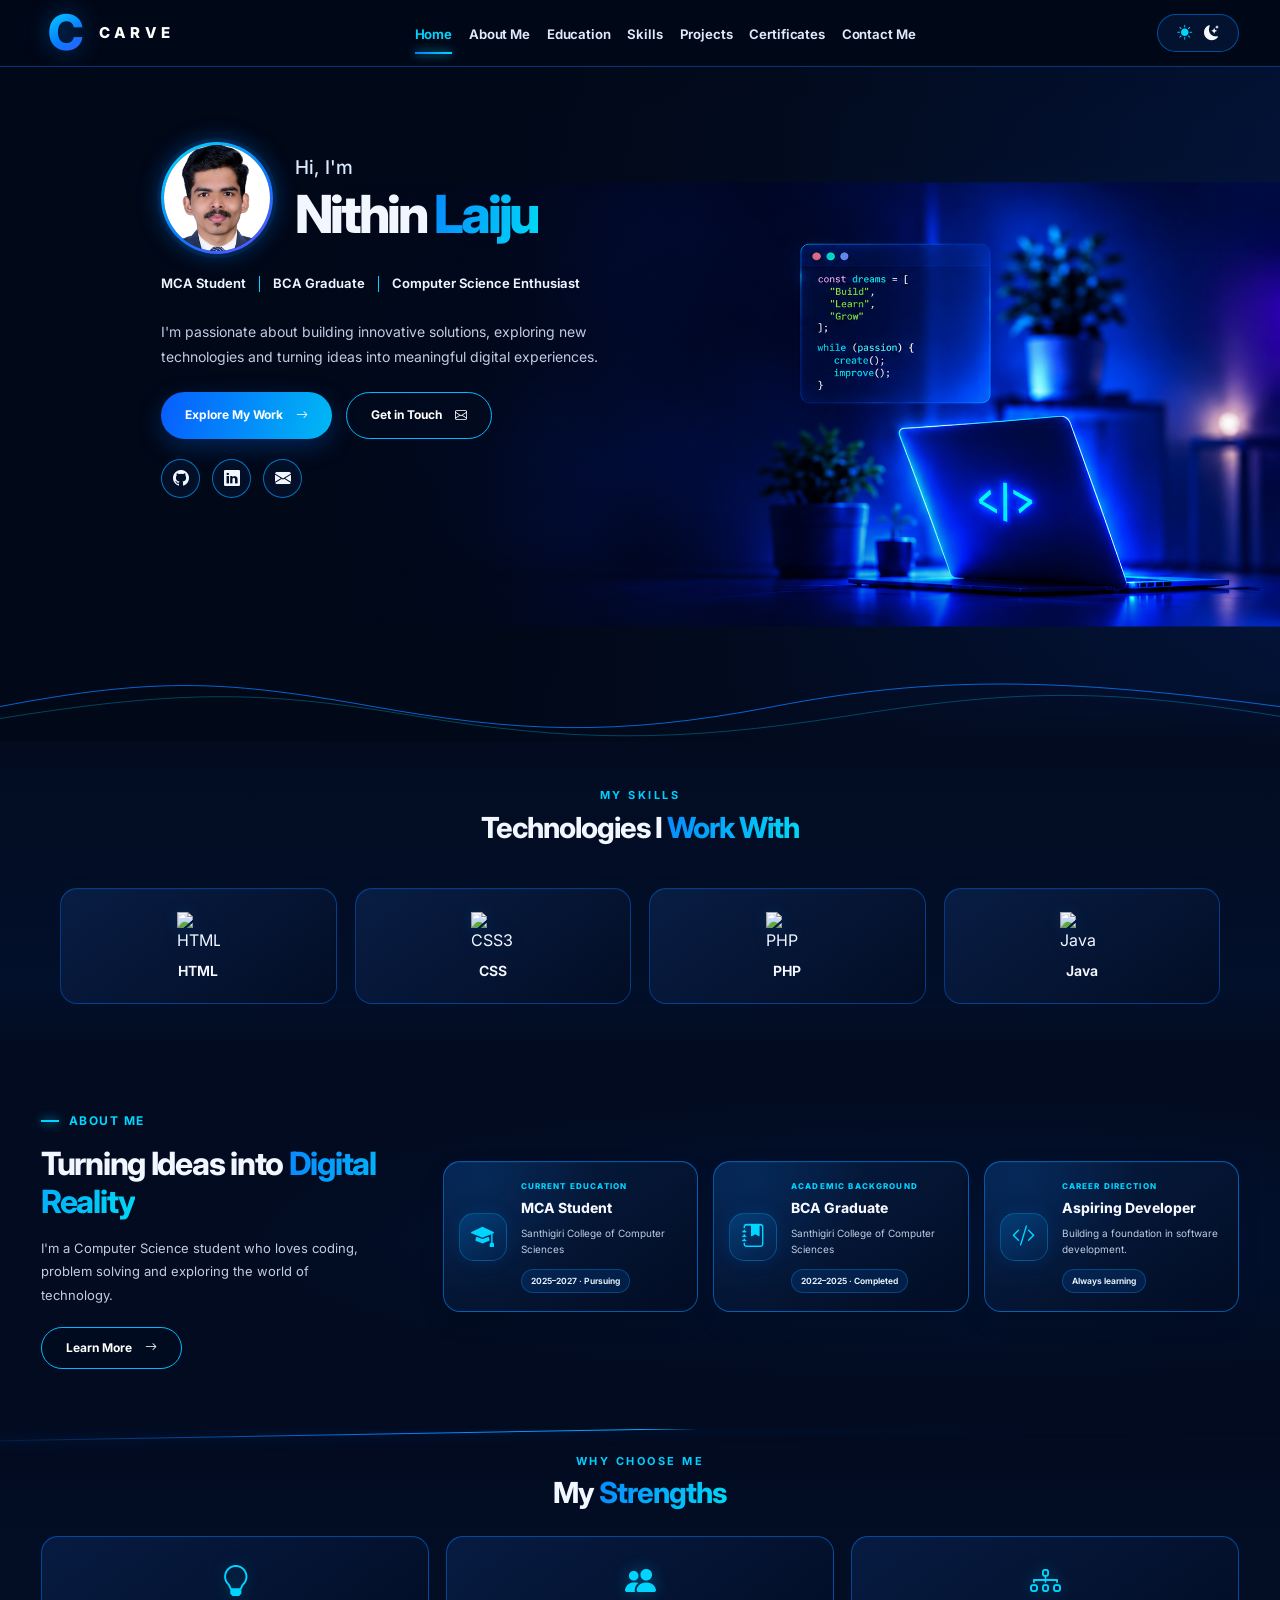
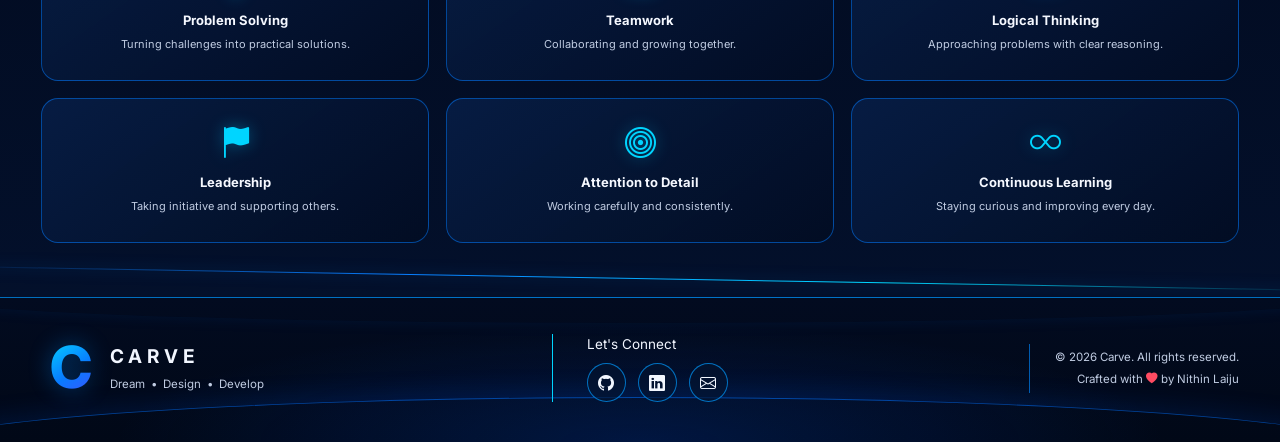
==== commit 99b86a24: "skill added and contents updated" ====
--- a/index.html
+++ b/index.html
@@ -14,6 +14,8 @@
     <link rel="preconnect" href="https://fonts.gstatic.com" crossorigin>
     <link href="https://fonts.googleapis.com/css2?family=Inter:wght@400;500;600;700;800&display=swap" rel="stylesheet">
     <link rel="stylesheet" href="Assets/css/style.css">
+    <!-- Homepage-only refinements; shared style.css remains unchanged. -->
+    <link rel="stylesheet" href="Assets/css/homepage.css">
 </head>
 
 <body>
@@ -57,7 +59,8 @@
         <section class="hero-section" id="home">
             <div class="hero-art" aria-hidden="true">
                 <!-- Keep your existing laptop/workspace image at this path. -->
-                <img src="Assets/images/hero-workspace.png" alt="" class="hero-workspace-image">
+                <img src="Assets/images/hero-workspace.png" alt="" class="hero-workspace-image" fetchpriority="high"
+                    decoding="async" width="1950" height="807">
                 <div class="hero-art-shade"></div>
             </div>
             <div class="container-fluid site-container hero-content-wrap">
@@ -93,9 +96,9 @@
                     <div class="social-links hero-socials" aria-label="Social links">
                         <a href="https://github.com/" target="_blank" rel="noopener" aria-label="GitHub"><i
                                 class="bi bi-github"></i></a>
-                        <a href="https://www.linkedin.com/" target="_blank" rel="noopener" aria-label="LinkedIn"><i
+                        <a href="https://www.linkedin.com/in/nithin-laiju-66258a364" target="_blank" rel="noopener" aria-label="LinkedIn"><i
                                 class="bi bi-linkedin"></i></a>
-                        <a href="mailto:your.email@example.com" aria-label="Email"><i
+                        <a href="mailto:nithinlaiju16@gmail.com" aria-label="Email"><i
                                 class="bi bi-envelope-fill"></i></a>
                     </div>
                 </div>
@@ -172,33 +175,37 @@
                                 class="bi bi-arrow-right"></i></a>
                     </div>
 
-                    <div class="about-visual reveal">
-                        <div class="about-orbit orbit-one"></div>
-                        <div class="about-orbit orbit-two"></div>
-                        <!-- Keep your existing about image at this path. -->
-                        <img src="Assets/images/about-workspace.png" alt="Laptop and workspace"
-                            class="about-workspace-image">
-                    </div>
-
-                    <div class="about-facts reveal">
-                        <div class="fact-card"><i class="bi bi-mortarboard"></i>
-                            <div>
-                                <h3>MCA</h3>
-                                <p>Current Course</p>
+                    <div class="about-facts reveal" aria-label="My education and career direction">
+                        <article class="fact-card">
+                            <span class="fact-icon"><i class="bi bi-mortarboard-fill" aria-hidden="true"></i></span>
+                            <div class="fact-card-content">
+                                <span class="fact-label">CURRENT EDUCATION</span>
+                                <h3>MCA Student</h3>
+                                <p>Santhigiri College of Computer Sciences</p>
+                                <span class="fact-period">2025–2027 · Pursuing</span>
                             </div>
-                        </div>
-                        <div class="fact-card"><i class="bi bi-trophy"></i>
-                            <div>
-                                <h3>Projects</h3>
-                                <p>Completed</p>
+                        </article>
+
+                        <article class="fact-card">
+                            <span class="fact-icon"><i class="bi bi-journal-bookmark-fill"
+                                    aria-hidden="true"></i></span>
+                            <div class="fact-card-content">
+                                <span class="fact-label">ACADEMIC BACKGROUND</span>
+                                <h3>BCA Graduate</h3>
+                                <p>Santhigiri College of Computer Sciences</p>
+                                <span class="fact-period">2022–2025 · Completed</span>
                             </div>
-                        </div>
-                        <div class="fact-card"><i class="bi bi-star"></i>
-                            <div>
-                                <h3>Always Learning</h3>
-                                <p>New Skills</p>
+                        </article>
+
+                        <article class="fact-card">
+                            <span class="fact-icon"><i class="bi bi-code-slash" aria-hidden="true"></i></span>
+                            <div class="fact-card-content">
+                                <span class="fact-label">CAREER DIRECTION</span>
+                                <h3>Aspiring Developer</h3>
+                                <p>Building a foundation in software development.</p>
+                                <span class="fact-period">Always learning</span>
                             </div>
-                        </div>
+                        </article>
                     </div>
                 </div>
             </div>
@@ -212,25 +219,40 @@
                     <h2>My <span>Strengths</span></h2>
                 </div>
                 <div class="strength-grid">
-                    <article class="strength-card reveal"><i class="bi bi-lightbulb"></i>
+                    <article class="strength-card reveal">
+                        <i class="bi bi-lightbulb" aria-hidden="true"></i>
                         <h3>Problem Solving</h3>
-                        <p>Turning ideas into solutions.</p>
-                    </article>
-                    <article class="strength-card reveal"><i class="bi bi-people"></i>
+                        <p>Turning challenges into practical solutions.</p>
+                    </article>
+
+                    <article class="strength-card reveal">
+                        <i class="bi bi-people-fill" aria-hidden="true"></i>
                         <h3>Teamwork</h3>
-                        <p>Growing together.</p>
-                    </article>
-                    <article class="strength-card reveal"><i class="bi bi-brain"></i>
+                        <p>Collaborating and growing together.</p>
+                    </article>
+
+                    <article class="strength-card reveal">
+                        <i class="bi bi-diagram-3" aria-hidden="true"></i>
                         <h3>Logical Thinking</h3>
-                        <p>Analyzing deeply.</p>
-                    </article>
-                    <article class="strength-card reveal"><i class="bi bi-shield-check"></i>
+                        <p>Approaching problems with clear reasoning.</p>
+                    </article>
+
+                    <article class="strength-card reveal">
+                        <i class="bi bi-flag-fill" aria-hidden="true"></i>
+                        <h3>Leadership</h3>
+                        <p>Taking initiative and supporting others.</p>
+                    </article>
+
+                    <article class="strength-card reveal">
+                        <i class="bi bi-bullseye" aria-hidden="true"></i>
                         <h3>Attention to Detail</h3>
-                        <p>Delivering excellence.</p>
-                    </article>
-                    <article class="strength-card reveal"><i class="bi bi-infinity"></i>
+                        <p>Working carefully and consistently.</p>
+                    </article>
+
+                    <article class="strength-card reveal">
+                        <i class="bi bi-infinity" aria-hidden="true"></i>
                         <h3>Continuous Learning</h3>
-                        <p>Always eager to learn.</p>
+                        <p>Staying curious and improving every day.</p>
                     </article>
                 </div>
             </div>
--- a/Assets/css/style.css
+++ b/Assets/css/style.css
@@ -2648,4 +2648,274 @@
     .technology-track.is-auto-moving {
         animation: none;
     }
+}
+
+/* ==========================================================
+   CARVE HOMEPAGE - TARGETED REVISION
+   Fixes only hero artwork sizing, desktop/mobile technology
+   movement, About fact cards and the six-card strengths grid.
+   Existing page layout, shared header/footer and other sections
+   are intentionally preserved.
+   ========================================================== */
+
+/* HERO ARTWORK: preserve source proportions and fit the full scene. */
+.hero-section {
+    position: relative;
+    isolation: isolate;
+    overflow: hidden;
+}
+
+.hero-art {
+    inset: 0;
+    left: 0;
+    right: 0;
+    bottom: 0;
+    width: 100%;
+    height: 100%;
+    z-index: 0;
+    overflow: hidden;
+    opacity: 1;
+    pointer-events: none;
+}
+
+.hero-workspace-image {
+    position: absolute;
+    display: block;
+    top: 50%;
+    right: 0;
+    bottom: auto;
+    left: auto;
+    width: auto;
+    height: min(110%, 690px);
+    max-width: none;
+    object-fit: contain;
+    object-position: right center;
+    transform: translateY(-50%);
+    opacity: 1;
+    filter: saturate(1.12) contrast(1.05);
+    -webkit-mask-image: linear-gradient(90deg, transparent 0%, rgba(0, 0, 0, .32) 10%, #000 25%, #000 100%);
+    mask-image: linear-gradient(90deg, transparent 0%, rgba(0, 0, 0, .32) 10%, #000 25%, #000 100%);
+    -webkit-mask-repeat: no-repeat;
+    mask-repeat: no-repeat;
+    -webkit-mask-size: 100% 100%;
+    mask-size: 100% 100%;
+}
+
+.hero-art-shade {
+    position: absolute;
+    z-index: 2;
+    inset: 0;
+    pointer-events: none;
+    background:
+        linear-gradient(90deg,
+            #010817 0%,
+            rgba(1, 8, 23, .96) 28%,
+            rgba(1, 8, 23, .72) 42%,
+            rgba(1, 8, 23, .16) 57%,
+            transparent 69%),
+        linear-gradient(0deg,
+            #020b20 0%,
+            rgba(2, 11, 32, .22) 8%,
+            transparent 22%,
+            transparent 92%,
+            rgba(1, 8, 23, .08) 100%);
+}
+
+.hero-content-wrap {
+    position: relative;
+    z-index: 3;
+}
+
+.hero-wave {
+    z-index: 4;
+}
+
+/* ABOUT FACTS: slightly better fit for current-life details. */
+.about-facts {
+    align-self: center;
+    gap: 12px;
+}
+
+.fact-card {
+    min-width: 0;
+    min-height: 78px;
+    padding: 12px 14px;
+    gap: 13px;
+}
+
+.fact-card>i {
+    flex: 0 0 29px;
+    width: 29px;
+    text-align: center;
+    font-size: 27px;
+}
+
+.fact-card h3 {
+    font-size: 13px;
+    line-height: 1.35;
+}
+
+.fact-card p {
+    font-size: 10.5px;
+    line-height: 1.5;
+    overflow-wrap: anywhere;
+}
+
+/* STRENGTHS: six cards form a balanced 3 x 2 desktop grid. */
+.strength-grid {
+    grid-template-columns: repeat(3, minmax(0, 1fr));
+}
+
+.strength-card>i {
+    min-height: 34px;
+    display: inline-grid;
+    place-items: center;
+}
+
+/* TECHNOLOGY CAROUSEL: JavaScript controls the track position.
+   Disable the older competing CSS marquee animations. */
+.technology-track.is-js-moving {
+    display: flex !important;
+    flex-wrap: nowrap !important;
+    width: max-content !important;
+    max-width: none !important;
+    gap: 0 !important;
+    animation: none !important;
+    transition: none !important;
+    will-change: transform;
+}
+
+.technology-track.is-js-moving .technology-group {
+    display: flex;
+    flex: 0 0 auto;
+    align-items: stretch;
+    gap: var(--tech-gap, 18px);
+    padding-right: var(--tech-gap, 18px);
+}
+
+.technology-track.is-js-moving .technology-card {
+    flex: 0 0 var(--tech-card-width) !important;
+    width: var(--tech-card-width) !important;
+    min-width: 0;
+}
+
+/* Tablet artwork and facts. */
+@media (max-width: 991.98px) {
+    .hero-workspace-image {
+        height: min(100%, 540px);
+        right: -22px;
+        opacity: .74;
+        -webkit-mask-image: linear-gradient(90deg, transparent 0%, rgba(0, 0, 0, .25) 13%, #000 38%, #000 100%);
+        mask-image: linear-gradient(90deg, transparent 0%, rgba(0, 0, 0, .25) 13%, #000 38%, #000 100%);
+    }
+
+    .hero-art-shade {
+        background:
+            linear-gradient(90deg, #010817 0%, rgba(1, 8, 23, .9) 30%, rgba(1, 8, 23, .42) 62%, transparent 100%),
+            linear-gradient(0deg, #020b20 0%, transparent 23%, transparent 90%, rgba(1, 8, 23, .1) 100%);
+    }
+
+    .about-facts {
+        grid-template-columns: repeat(3, minmax(0, 1fr));
+    }
+
+    .fact-card {
+        align-items: flex-start;
+        flex-direction: column;
+        min-height: 118px;
+        gap: 8px;
+    }
+
+    .fact-card>i {
+        font-size: 24px;
+    }
+
+    .fact-card p {
+        font-size: 10px;
+    }
+
+    .strength-grid {
+        grid-template-columns: repeat(3, minmax(0, 1fr));
+    }
+}
+
+/* Mobile artwork position and existing single-column About layout stay intact. */
+@media (max-width: 640px) {
+    .hero-workspace-image {
+        top: auto;
+        right: -58px;
+        bottom: 0;
+        left: auto;
+        width: auto;
+        height: 350px;
+        max-height: none;
+        transform: none;
+        opacity: .8;
+        -webkit-mask-image: linear-gradient(90deg, transparent 0%, rgba(0, 0, 0, .35) 18%, #000 42%);
+        mask-image: linear-gradient(90deg, transparent 0%, rgba(0, 0, 0, .35) 18%, #000 42%);
+    }
+
+    .hero-art-shade {
+        background:
+            linear-gradient(90deg, rgba(1, 8, 23, .96) 0%, rgba(1, 8, 23, .76) 52%, rgba(1, 8, 23, .32) 100%),
+            linear-gradient(0deg, #020b20 0%, rgba(2, 11, 32, .78) 18%, transparent 58%, rgba(1, 8, 23, .2) 100%);
+    }
+
+    .fact-card {
+        flex-direction: row;
+        align-items: center;
+        min-height: 62px;
+        gap: 12px;
+    }
+
+    .fact-card>i {
+        flex: 0 0 27px;
+        width: 27px;
+        font-size: 24px;
+    }
+
+    .fact-card h3 {
+        font-size: 12px;
+    }
+
+    .fact-card p {
+        font-size: 10px;
+    }
+
+    .strength-grid {
+        grid-template-columns: repeat(2, minmax(0, 1fr));
+    }
+}
+
+/* Light theme versions for the corrected hero artwork. */
+body.light-theme .hero-art-shade {
+    background:
+        linear-gradient(90deg,
+            #eaf2ff 0%,
+            rgba(234, 242, 255, .96) 28%,
+            rgba(234, 242, 255, .72) 42%,
+            rgba(234, 242, 255, .16) 57%,
+            transparent 69%),
+        linear-gradient(0deg,
+            #eaf2ff 0%,
+            rgba(234, 242, 255, .2) 8%,
+            transparent 22%,
+            transparent 92%,
+            rgba(234, 242, 255, .08) 100%);
+}
+
+@media (max-width: 991.98px) {
+    body.light-theme .hero-art-shade {
+        background:
+            linear-gradient(90deg, #eaf2ff 0%, rgba(234, 242, 255, .9) 30%, rgba(234, 242, 255, .42) 62%, transparent 100%),
+            linear-gradient(0deg, #eaf2ff 0%, transparent 23%, transparent 90%, rgba(234, 242, 255, .1) 100%);
+    }
+}
+
+@media (max-width: 640px) {
+    body.light-theme .hero-art-shade {
+        background:
+            linear-gradient(90deg, rgba(234, 242, 255, .96) 0%, rgba(234, 242, 255, .76) 52%, rgba(234, 242, 255, .32) 100%),
+            linear-gradient(0deg, #eaf2ff 0%, rgba(234, 242, 255, .78) 18%, transparent 58%, rgba(234, 242, 255, .2) 100%);
+    }
 }
--- a/Assets/css/homepage.css
+++ b/Assets/css/homepage.css
@@ -0,0 +1,960 @@
+/* ==========================================================
+   CARVE - HOMEPAGE RESPONSIVE STYLES
+   This file is loaded AFTER the shared style.css.
+   Keep style.css unchanged because the other pages use it.
+   ========================================================== */
+
+/* ----------------------------------------------------------
+   1. HERO / DESKTOP WORKSPACE ARTWORK
+   The new 1950 x 807 artwork keeps its natural proportions.
+   ---------------------------------------------------------- */
+
+.hero-section {
+    position: relative;
+    display: block;
+    min-height: clamp(570px, 75vh, 720px);
+    isolation: isolate;
+    overflow: hidden;
+    background:
+        radial-gradient(ellipse at 84% 48%, rgba(0, 65, 190, .18), transparent 44%),
+        linear-gradient(100deg, #010817 0%, #020b20 57%, #03143a 100%);
+}
+
+.hero-art {
+    position: absolute;
+    inset: 0;
+    z-index: 0;
+    width: 100%;
+    height: 100%;
+    overflow: hidden;
+    pointer-events: none;
+    background: radial-gradient(ellipse at 83% 48%, rgba(0, 94, 255, .10), transparent 48%);
+}
+
+.hero-art::before {
+    content: "";
+    position: absolute;
+    inset: 0;
+    background: radial-gradient(ellipse at 82% 54%, rgba(0, 99, 255, .16), transparent 45%);
+    pointer-events: none;
+}
+
+.hero-workspace-image {
+    position: absolute;
+    top: 50%;
+    right: 0;
+    left: auto;
+    bottom: auto;
+    display: block;
+
+    width: min(84vw, 1650px);
+    height: auto;
+    max-width: none;
+    max-height: 100%;
+
+    object-fit: contain;
+    object-position: right center;
+    transform: translateY(-50%);
+    transform-origin: right center;
+
+    opacity: .98;
+    filter: saturate(1.08) contrast(1.035);
+    -webkit-mask-image: none;
+    mask-image: none;
+}
+
+.hero-art-shade {
+    position: absolute;
+    inset: 0;
+    z-index: 2;
+    pointer-events: none;
+    background:
+        linear-gradient(90deg,
+            #010817 0%,
+            rgba(1, 8, 23, .98) 23%,
+            rgba(1, 8, 23, .82) 38%,
+            rgba(1, 8, 23, .42) 51%,
+            rgba(1, 8, 23, .10) 65%,
+            transparent 78%),
+        linear-gradient(0deg,
+            #020b20 0%,
+            rgba(2, 11, 32, .28) 8%,
+            transparent 23%,
+            transparent 91%,
+            rgba(1, 8, 23, .12) 100%);
+}
+
+.hero-content-wrap {
+    position: relative;
+    z-index: 3;
+    padding-top: 50px;
+    padding-bottom: 82px;
+}
+
+.hero-copy {
+    width: min(610px, 55%);
+}
+
+.intro-heading-row {
+    display: flex;
+    align-items: center;
+    gap: 22px;
+}
+
+.profile-frame {
+    flex: 0 0 112px;
+    width: 112px;
+    height: 112px;
+    padding: 3px;
+    overflow: hidden;
+    border-radius: 50%;
+    background: linear-gradient(145deg, #00e5ff, #087bff 55%, #6a4cff);
+    box-shadow:
+        0 0 0 4px rgba(0, 139, 255, .10),
+        0 0 25px rgba(0, 124, 255, .42);
+    transition: transform .35s ease, box-shadow .35s ease;
+}
+
+.profile-frame:hover {
+    transform: translateY(-3px) scale(1.025);
+    box-shadow:
+        0 0 0 5px rgba(0, 139, 255, .13),
+        0 0 30px rgba(0, 180, 255, .5);
+}
+
+.profile-photo {
+    display: block;
+    width: 100%;
+    height: 100%;
+    border-radius: 50%;
+    object-fit: cover;
+    object-position: center 14%;
+    background: #13294b;
+}
+
+.hello-text {
+    margin: 0 0 4px;
+    color: #dceaff;
+    font-size: 19px;
+    font-weight: 500;
+}
+
+.intro-title h1 {
+    margin: 0;
+    color: var(--text, #f2f6ff);
+    font-size: clamp(43px, 4.1vw, 62px);
+    line-height: 1.04;
+    letter-spacing: -.06em;
+    font-weight: 800;
+    white-space: nowrap;
+}
+
+.intro-title h1 span,
+.section-heading h2 span,
+.about-copy h2 span {
+    color: var(--cyan, #00d5ff);
+    background: linear-gradient(100deg, #078bff, #00d8f4);
+    -webkit-background-clip: text;
+    background-clip: text;
+    -webkit-text-fill-color: transparent;
+}
+
+.intro-meta {
+    display: flex;
+    flex-wrap: wrap;
+    align-items: center;
+    gap: 13px;
+    margin-top: 20px;
+    color: #edf4ff;
+    font-size: 13px;
+    font-weight: 650;
+    line-height: 1.5;
+}
+
+.intro-meta i {
+    display: block;
+    width: 1px;
+    height: 16px;
+    background: var(--cyan, #00d5ff);
+}
+
+.hero-description {
+    max-width: 475px;
+    margin: 25px 0 23px;
+    color: var(--muted, #c0cce2);
+    font-size: 14px;
+    line-height: 1.8;
+}
+
+.hero-actions {
+    display: flex;
+    flex-wrap: wrap;
+    gap: 14px;
+}
+
+.btn-primary-glow,
+.btn-outline-glow {
+    min-height: 47px;
+    display: inline-flex;
+    align-items: center;
+    justify-content: center;
+    gap: 13px;
+    padding: 0 24px;
+    border-radius: 30px;
+    font-size: 12px;
+    font-weight: 700;
+    transition: transform .25s ease, box-shadow .25s ease, background .25s ease;
+}
+
+.btn-primary-glow {
+    color: #fff;
+    background: linear-gradient(105deg, #075dff, #00b9f4);
+    box-shadow: 0 8px 24px rgba(0, 111, 255, .28);
+}
+
+.btn-outline-glow {
+    color: #fff;
+    background: rgba(1, 12, 32, .46);
+    border: 1px solid #00baff;
+}
+
+.btn-primary-glow:hover,
+.btn-outline-glow:hover {
+    color: #fff;
+    transform: translateY(-3px);
+    box-shadow: 0 0 24px rgba(0, 174, 255, .34);
+}
+
+.hero-socials {
+    margin-top: 20px;
+}
+
+.hero-wave {
+    z-index: 4;
+    height: 70px;
+}
+
+
+/* ----------------------------------------------------------
+   2. TECHNOLOGY CAROUSEL
+   Four cards on desktop / three on mobile; JS moves one card
+   at a time, then loops seamlessly.
+   ---------------------------------------------------------- */
+
+.technology-section {
+    padding: 10px 0 44px;
+}
+
+.technology-section .section-heading {
+    margin: 35px auto 23px;
+}
+
+.technology-carousel {
+    max-width: 1160px;
+    margin: 0 auto;
+}
+
+.technology-viewport {
+    position: relative;
+    width: 100%;
+    overflow: hidden;
+    padding: 20px 0px 0px;
+}
+
+#technologyTrack {
+    --home-tech-gap: 18px;
+    --home-tech-card-width: 240px;
+
+    display: flex;
+    flex-wrap: nowrap;
+    align-items: stretch;
+    gap: var(--home-tech-gap);
+    width: max-content;
+    max-width: none;
+    margin: 0;
+    padding: 0;
+    transform: translate3d(0, 0, 0);
+    transition: transform .72s cubic-bezier(.22, .72, .25, 1);
+    animation: none;
+    will-change: transform;
+}
+
+#technologyTrack>.technology-card {
+    flex: 0 0 var(--home-tech-card-width);
+    width: var(--home-tech-card-width);
+    min-width: 0;
+    max-width: none;
+    margin: 0;
+}
+
+.technology-card {
+    min-height: 116px;
+    gap: 8px;
+    border-radius: 17px;
+    background: linear-gradient(145deg, rgba(9, 31, 70, .94), rgba(3, 14, 37, .96));
+    transition: border-color .25s ease, transform .25s ease, box-shadow .25s ease;
+}
+
+.technology-card img {
+    width: 43px;
+    height: 43px;
+    object-fit: contain;
+}
+
+.technology-card h3 {
+    margin: 0;
+}
+
+
+/* ----------------------------------------------------------
+   3. ABOUT PREVIEW AND CURRENT-LIFE FACT CARDS
+   Existing heading and paragraph are not rewritten.
+   ---------------------------------------------------------- */
+
+.about-preview {
+    padding: 48px 0 52px;
+    overflow: hidden;
+    background:
+        radial-gradient(ellipse at 74% 50%, rgba(0, 75, 190, .13), transparent 54%),
+        #020b20;
+}
+
+.about-grid {
+    min-height: 240px;
+    display: grid;
+    grid-template-columns: minmax(260px, .88fr) minmax(0, 2fr);
+    align-items: center;
+    gap: clamp(28px, 4vw, 58px);
+}
+
+.about-copy {
+    min-width: 0;
+    padding: 8px 8px 8px 0;
+    border: 0;
+    border-radius: 0;
+    background: none;
+    box-shadow: none;
+}
+
+.about-copy::after {
+    content: none;
+    display: none;
+}
+
+.about-copy h2 {
+    max-width: 440px;
+    margin: 0 0 16px;
+    font-size: clamp(27px, 2.5vw, 36px);
+    line-height: 1.18;
+}
+
+.about-copy p {
+    max-width: 440px;
+    margin: 0 0 20px;
+    font-size: 13px;
+    line-height: 1.8;
+}
+
+.about-link {
+    min-height: 42px;
+}
+
+.about-facts {
+    display: grid;
+    grid-template-columns: repeat(3, minmax(0, 1fr));
+    align-items: stretch;
+    gap: 15px;
+    min-width: 0;
+}
+
+.fact-card {
+    display: flex;
+    flex-direction: row;
+    align-items: center;
+    gap: 14px;
+    min-width: 0;
+    min-height: 150px;
+    padding: 18px 15px;
+    border: 1px solid rgba(0, 139, 255, .58);
+    border-radius: 17px;
+    background:
+        radial-gradient(circle at 15% 12%, rgba(0, 132, 255, .13), transparent 46%),
+        linear-gradient(145deg, rgba(7, 31, 70, .95), rgba(2, 13, 35, .97));
+    box-shadow: inset 0 1px 0 rgba(255, 255, 255, .035), 0 10px 25px rgba(0, 0, 0, .13);
+    transition: transform .28s ease, border-color .28s ease, box-shadow .28s ease;
+}
+
+.fact-card:hover {
+    transform: translateY(-5px);
+    border-color: var(--cyan, #00d5ff);
+    box-shadow: 0 13px 28px rgba(0, 117, 255, .16), 0 0 20px rgba(0, 213, 255, .06);
+}
+
+.fact-icon {
+    display: grid;
+    place-items: center;
+    flex: 0 0 48px;
+    width: 48px;
+    height: 48px;
+    border: 1px solid rgba(0, 181, 255, .3);
+    border-radius: 15px;
+    color: var(--cyan, #00d5ff);
+    background: linear-gradient(145deg, rgba(0, 152, 255, .22), rgba(0, 65, 155, .12));
+    box-shadow: 0 0 18px rgba(0, 135, 255, .12);
+    font-size: 23px;
+}
+
+.fact-card-content {
+    flex: 1 1 auto;
+    min-width: 0;
+}
+
+.fact-label {
+    display: block;
+    margin-bottom: 7px;
+    color: var(--cyan, #00d5ff);
+    font-size: 8px;
+    font-weight: 800;
+    letter-spacing: 1.15px;
+    line-height: 1.5;
+}
+
+.fact-card h3 {
+    margin: 0 0 7px;
+    color: #f5f8ff;
+    font-size: 14px;
+    line-height: 1.35;
+    font-weight: 750;
+}
+
+.fact-card p {
+    min-height: 0;
+    margin: 0 0 9px;
+    color: var(--muted, #c0cce2);
+    font-size: 10px;
+    line-height: 1.6;
+}
+
+.fact-period {
+    display: inline-flex;
+    align-items: center;
+    min-height: 24px;
+    max-width: 100%;
+    padding: 4px 9px;
+    border: 1px solid rgba(0, 145, 255, .34);
+    border-radius: 20px;
+    color: #eaf5ff;
+    background: rgba(0, 93, 190, .2);
+    font-size: 8.5px;
+    font-weight: 650;
+    line-height: 1.3;
+}
+
+
+/* ----------------------------------------------------------
+   4. STRENGTHS - SIX SOFT SKILLS
+   ---------------------------------------------------------- */
+
+.strengths-section {
+    padding: 24px 0 54px;
+}
+
+.strengths-section .section-heading {
+    margin-bottom: 25px;
+}
+
+.strength-grid {
+    display: grid;
+    grid-template-columns: repeat(3, minmax(0, 1fr));
+    gap: 17px;
+}
+
+.strength-card {
+    min-width: 0;
+    min-height: 145px;
+    padding: 20px 15px;
+    border-radius: 17px;
+}
+
+.strength-card>i {
+    display: block;
+    margin: 0 auto 12px;
+    color: var(--cyan, #00d5ff);
+    font-size: 31px;
+    line-height: 1;
+    font-style: normal;
+    filter: drop-shadow(0 0 8px rgba(0, 194, 255, .35));
+}
+
+.strength-card h3 {
+    font-size: 13px;
+    line-height: 1.4;
+}
+
+.strength-card p {
+    max-width: 250px;
+    margin-inline: auto;
+    font-size: 11px;
+    line-height: 1.55;
+}
+
+
+/* ----------------------------------------------------------
+   5. BACK TO TOP
+   ---------------------------------------------------------- */
+
+.back-to-top {
+    z-index: 10;
+}
+
+
+/* ----------------------------------------------------------
+   6. LIGHT THEME
+   ---------------------------------------------------------- */
+
+body.light-theme .hero-section {
+    background:
+        radial-gradient(ellipse at 84% 48%, rgba(57, 135, 245, .12), transparent 44%),
+        linear-gradient(100deg, #eaf2ff 0%, #e4efff 57%, #d6e7ff 100%);
+}
+
+body.light-theme .hero-art-shade {
+    background:
+        linear-gradient(90deg,
+            #eaf2ff 0%,
+            rgba(234, 242, 255, .98) 23%,
+            rgba(234, 242, 255, .84) 38%,
+            rgba(234, 242, 255, .42) 51%,
+            rgba(234, 242, 255, .08) 65%,
+            transparent 78%),
+        linear-gradient(0deg, #eaf2ff 0%, rgba(234, 242, 255, .2) 8%, transparent 23%, transparent 91%);
+}
+
+body.light-theme .about-preview {
+    background:
+        radial-gradient(ellipse at 74% 50%, rgba(37, 114, 225, .09), transparent 54%),
+        #edf4ff;
+}
+
+body.light-theme .fact-card {
+    border-color: rgba(40, 119, 221, .36);
+    background: linear-gradient(145deg, #fff, #e8f2ff);
+    box-shadow: 0 10px 25px rgba(37, 85, 145, .08);
+}
+
+body.light-theme .fact-card h3,
+body.light-theme .strength-card h3 {
+    color: #102342;
+}
+
+body.light-theme .fact-card p,
+body.light-theme .strength-card p {
+    color: #52647e;
+}
+
+body.light-theme .fact-period {
+    color: #16436f;
+    background: rgba(0, 128, 220, .08);
+    border-color: rgba(0, 128, 220, .24);
+}
+
+
+/* ----------------------------------------------------------
+   7. TABLET / NARROW LAPTOP
+   At <= 991px, stack the artwork below the introduction so
+   the laptop remains visible instead of becoming a narrow crop.
+   ---------------------------------------------------------- */
+
+@media (max-width: 1199.98px) {
+
+    .hero-copy {
+        width: min(590px, 57%);
+    }
+
+    .intro-title h1 {
+        font-size: clamp(42px, 4.4vw, 54px);
+    }
+
+    .about-grid {
+        grid-template-columns: minmax(235px, .8fr) minmax(0, 1.8fr);
+        gap: 25px;
+    }
+
+    .about-facts {
+        gap: 10px;
+    }
+
+    .fact-card {
+        min-height: 158px;
+        gap: 10px;
+        padding: 14px 11px;
+    }
+
+    .fact-icon {
+        flex-basis: 42px;
+        width: 42px;
+        height: 42px;
+        font-size: 21px;
+    }
+
+}
+
+
+@media (max-width: 991.98px) {
+
+    .hero-section {
+        display: flex;
+        flex-direction: column;
+        min-height: 0;
+        overflow: hidden;
+    }
+
+    .hero-content-wrap {
+        order: 1;
+        width: 100%;
+        padding-top: 42px;
+        padding-bottom: 22px;
+    }
+
+    .hero-copy {
+        width: min(680px, 100%);
+    }
+
+    .hero-art {
+        position: relative;
+        inset: auto;
+        order: 2;
+        flex: 0 0 auto;
+        width: 100%;
+        height: clamp(245px, 37vw, 330px);
+        overflow: hidden;
+        opacity: 1;
+    }
+
+    .hero-art::before {
+        inset: 0;
+        background: radial-gradient(ellipse at 73% 50%, rgba(0, 95, 255, .16), transparent 52%);
+    }
+
+    .hero-workspace-image {
+        top: 0;
+        right: 0;
+        bottom: 0;
+        left: 0;
+        width: 100%;
+        height: 100%;
+        max-width: none;
+        max-height: none;
+        object-fit: cover;
+        object-position: 68% center;
+        transform: none;
+        opacity: 1;
+        -webkit-mask-image: none;
+        mask-image: none;
+    }
+
+    .hero-art-shade {
+        background:
+            linear-gradient(0deg,
+                #020b20 0%,
+                rgba(2, 11, 32, .36) 13%,
+                transparent 38%,
+                rgba(1, 8, 23, .08) 100%),
+            linear-gradient(90deg, rgba(1, 8, 23, .12), transparent 55%);
+    }
+
+    .hero-wave {
+        position: absolute;
+        bottom: -1px;
+        left: 0;
+        width: 100%;
+        height: 55px;
+        z-index: 4;
+        pointer-events: none;
+    }
+
+    .about-grid {
+        grid-template-columns: 1fr;
+        gap: 24px;
+    }
+
+    .about-copy {
+        max-width: 650px;
+    }
+
+    .about-facts {
+        grid-template-columns: repeat(3, minmax(0, 1fr));
+    }
+
+    .fact-card {
+        min-height: 168px;
+        flex-direction: column;
+        align-items: flex-start;
+        gap: 12px;
+        padding: 17px 14px;
+    }
+
+    .strength-grid {
+        grid-template-columns: repeat(3, minmax(0, 1fr));
+    }
+
+}
+
+
+/* ----------------------------------------------------------
+   8. MOBILE
+   Intro stays readable first; the image is its own visual band
+   underneath, cropped toward the laptop and code window.
+   ---------------------------------------------------------- */
+
+@media (max-width: 640px) {
+
+    .hero-content-wrap {
+        padding-top: 34px;
+        padding-bottom: 16px;
+    }
+
+    .intro-heading-row {
+        gap: 14px;
+    }
+
+    .profile-frame {
+        flex-basis: 78px;
+        width: 78px;
+        height: 78px;
+    }
+
+    .hello-text {
+        margin-bottom: 3px;
+        font-size: 15px;
+    }
+
+    .intro-title h1 {
+        font-size: clamp(34px, 8.7vw, 43px);
+        letter-spacing: -.055em;
+    }
+
+    .intro-meta {
+        gap: 8px;
+        margin-top: 18px;
+        font-size: 10.5px;
+    }
+
+    .intro-meta i {
+        height: 13px;
+    }
+
+    .hero-description {
+        max-width: 480px;
+        margin: 17px 0 18px;
+        font-size: 12px;
+        line-height: 1.75;
+    }
+
+    .hero-actions {
+        gap: 10px;
+    }
+
+    .btn-primary-glow,
+    .btn-outline-glow {
+        min-height: 42px;
+        padding-inline: 16px;
+        gap: 9px;
+        font-size: 10.5px;
+    }
+
+    .hero-socials {
+        margin-top: 16px;
+    }
+
+    .hero-art {
+        height: clamp(210px, 62vw, 270px);
+        margin-top: 0;
+    }
+
+    .hero-workspace-image {
+        object-position: 68% center;
+    }
+
+    .hero-art-shade {
+        background:
+            linear-gradient(0deg, #020b20 0%, rgba(2, 11, 32, .16) 14%, transparent 40%, rgba(1, 8, 23, .05) 100%),
+            linear-gradient(90deg, rgba(1, 8, 23, .12), transparent 60%);
+    }
+
+    .technology-section {
+        padding: 5px 0 30px;
+    }
+
+    .technology-section .section-heading {
+        margin-bottom: 17px;
+    }
+
+    .technology-section .section-heading h2 {
+        font-size: 22px;
+    }
+
+    #technologyTrack {
+        --home-tech-gap: 10px;
+    }
+
+    .technology-card {
+        min-height: 96px;
+        border-radius: 13px;
+        gap: 6px;
+    }
+
+    .technology-card img {
+        width: 37px;
+        height: 37px;
+    }
+
+    .technology-card h3 {
+        font-size: 12px;
+    }
+
+    .about-preview {
+        padding: 32px 0 36px;
+    }
+
+    .about-copy {
+        padding: 0;
+    }
+
+    .about-copy h2 {
+        max-width: 390px;
+        font-size: 31px;
+    }
+
+    .about-copy p {
+        font-size: 13px;
+    }
+
+    .about-facts {
+        grid-template-columns: 1fr;
+        gap: 11px;
+    }
+
+    .fact-card {
+        display: grid;
+        grid-template-columns: 46px minmax(0, 1fr);
+        align-items: center;
+        gap: 12px;
+        min-height: auto;
+        padding: 14px;
+    }
+
+    .fact-icon {
+        grid-column: 1;
+        grid-row: 1;
+        flex-basis: 44px;
+        width: 44px;
+        height: 44px;
+        font-size: 21px;
+    }
+
+    .fact-card-content {
+        grid-column: 2;
+        grid-row: 1;
+    }
+
+    .fact-card p {
+        margin-bottom: 8px;
+    }
+
+    .strengths-section {
+        padding: 22px 0 40px;
+    }
+
+    .strength-grid {
+        grid-template-columns: repeat(2, minmax(0, 1fr));
+        gap: 11px;
+    }
+
+    .strength-card {
+        min-height: 128px;
+        padding: 15px 8px;
+        border-radius: 14px;
+    }
+
+    .strength-card>i {
+        margin-bottom: 10px;
+        font-size: 27px;
+    }
+
+    .strength-card h3 {
+        font-size: 11px;
+    }
+
+    .strength-card p {
+        font-size: 9.5px;
+    }
+
+}
+
+
+@media (max-width: 380px) {
+
+    .hero-content-wrap {
+        padding-top: 29px;
+    }
+
+    .profile-frame {
+        flex-basis: 70px;
+        width: 70px;
+        height: 70px;
+    }
+
+    .intro-title h1 {
+        font-size: 34px;
+    }
+
+    .intro-meta {
+        font-size: 9.5px;
+        gap: 7px;
+    }
+
+    .hero-art {
+        height: 215px;
+    }
+
+    .hero-workspace-image {
+        object-position: 68% center;
+    }
+
+    .fact-card {
+        padding: 12px;
+    }
+
+    .strength-card {
+        min-height: 122px;
+    }
+
+}
+
+
+/* ----------------------------------------------------------
+   9. REDUCED MOTION
+   Carousel is still readable; reveal and hover transitions
+   are removed when the visitor requests reduced motion.
+   ---------------------------------------------------------- */
+
+@media (prefers-reduced-motion: reduce) {
+
+    .profile-frame,
+    .btn-primary-glow,
+    .btn-outline-glow,
+    .fact-card,
+    .strength-card {
+        transition: none !important;
+    }
+
+}
+
+/* Slightly shift hero introduction to the right */
+@media (min-width: 992px) {
+    .hero-copy {
+        margin-left: 120px;
+        margin-top: 25px;
+    }
+}
